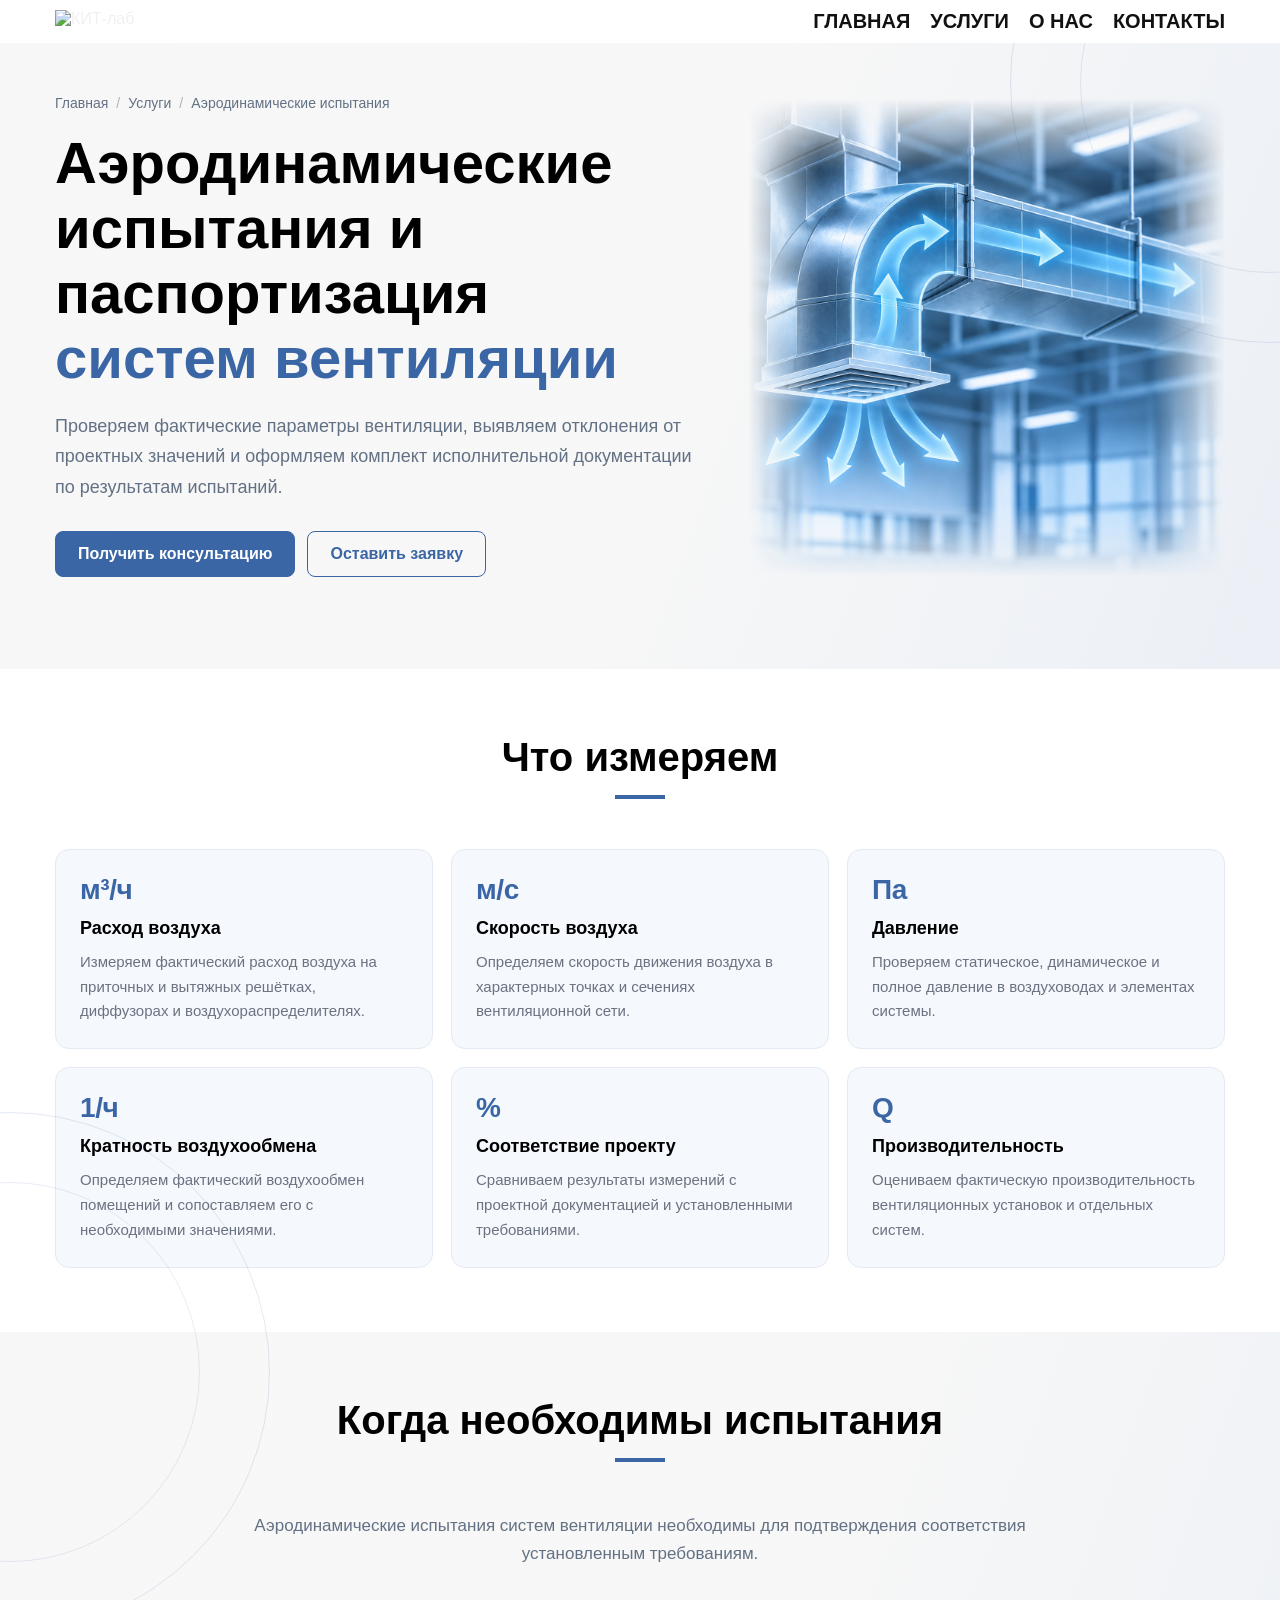
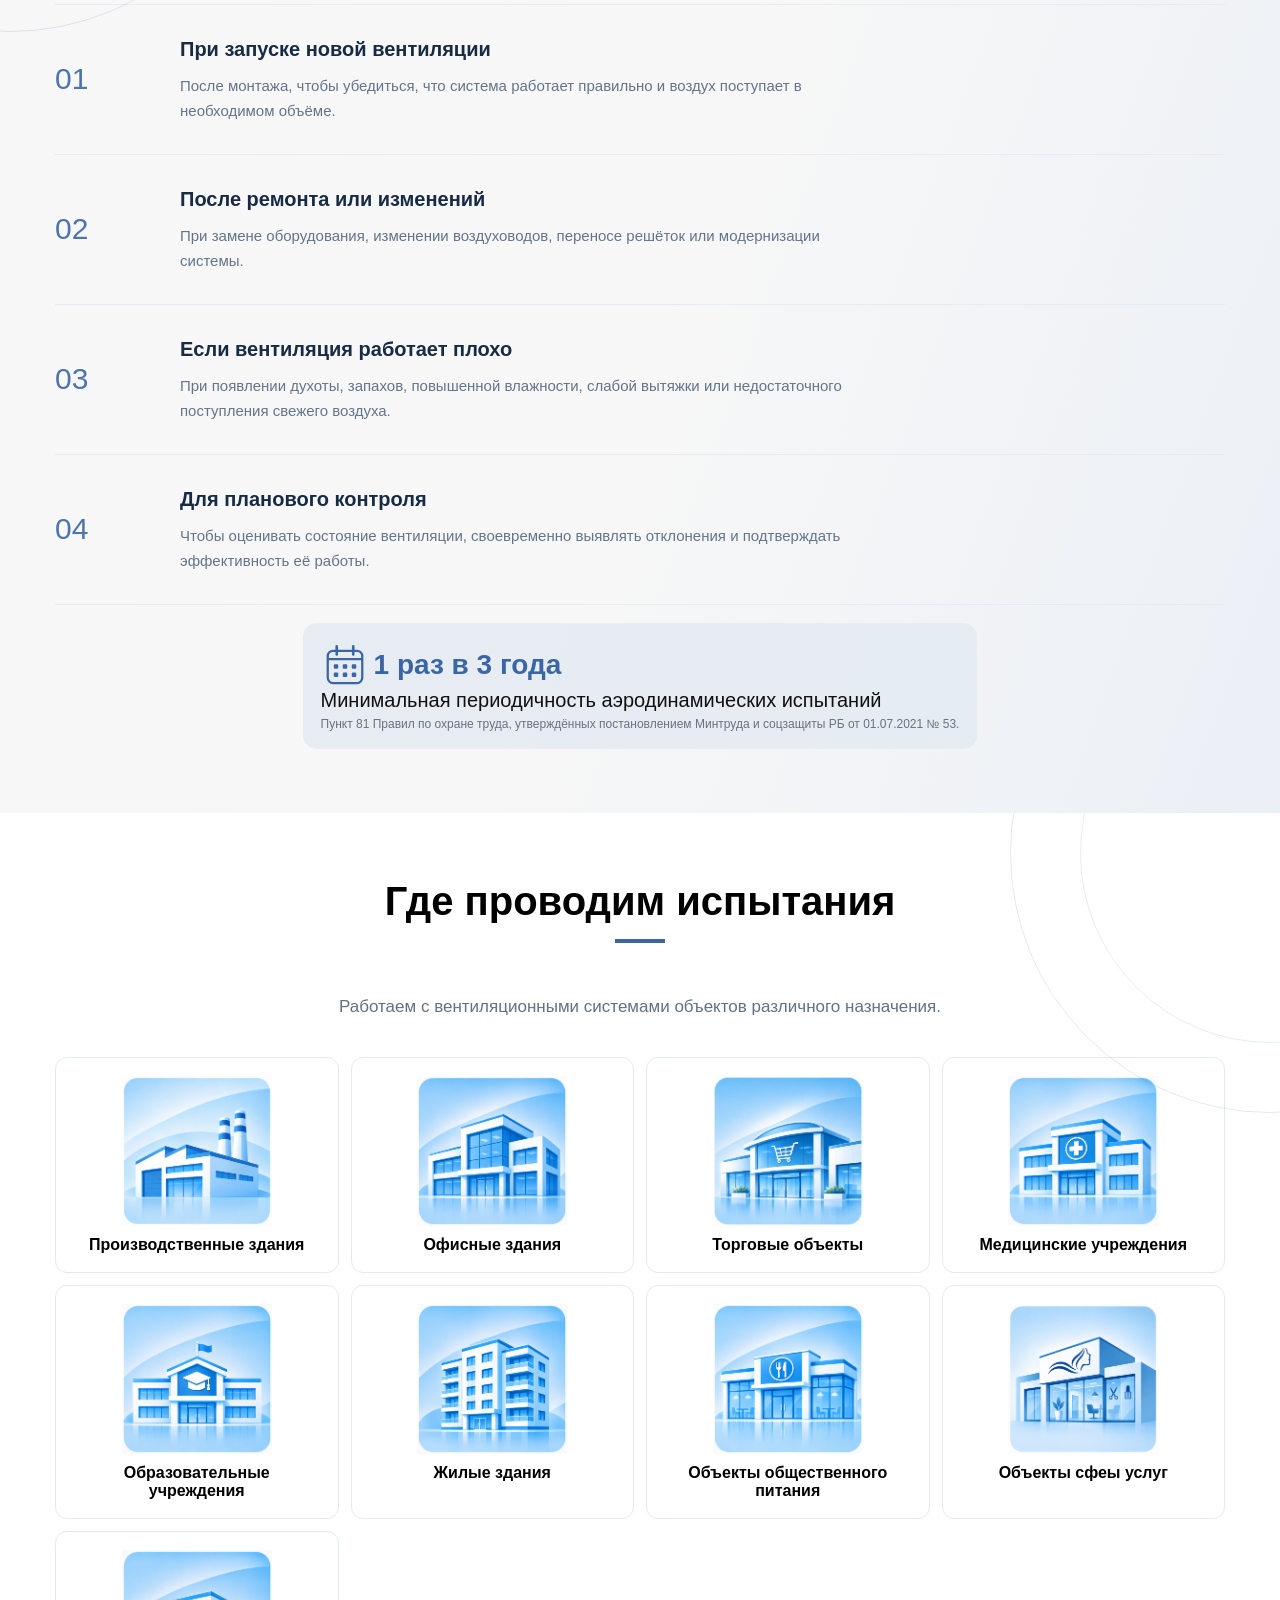
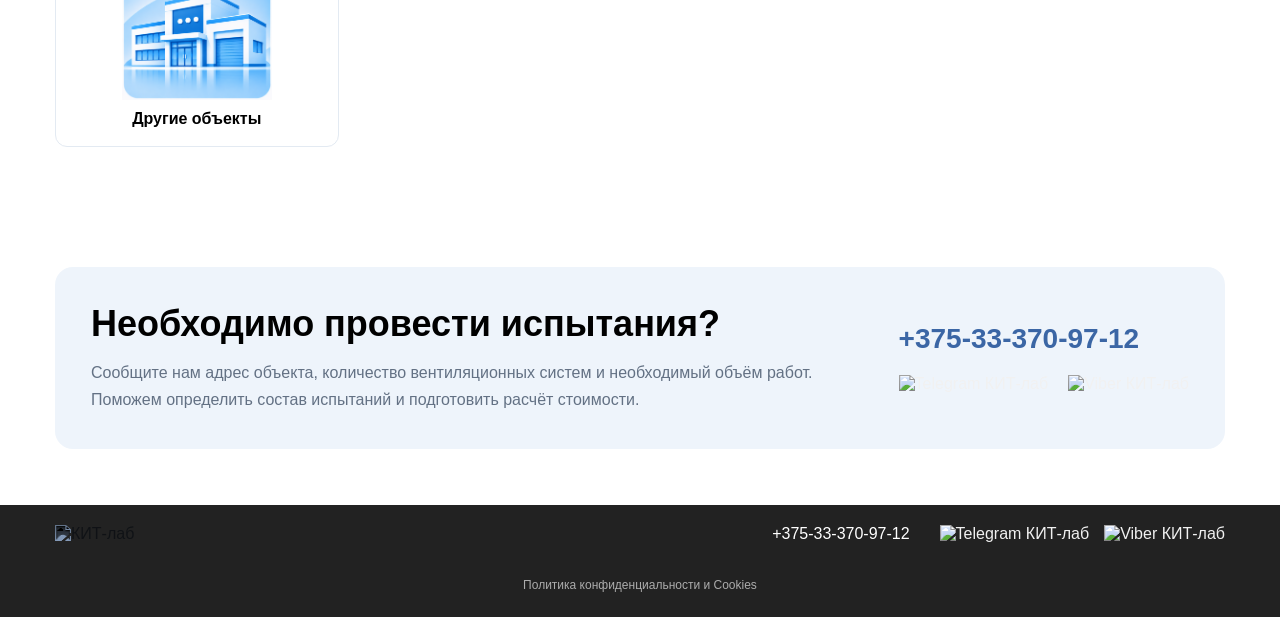
==== aerodinam.html @ 63db1692 "complete" ====
<!DOCTYPE html>
<html lang="ru">

<head>
	<meta charset="UTF-8">
	<meta name="viewport" content="width=device-width, initial-scale=1.0">

	<title>Аэродинамические испытания систем вентиляции | КИТ-лаб</title>

	<meta name="description"
		content="Аэродинамические испытания систем вентиляции в Могилёве и по Беларуси. Измерение расхода и скорости воздуха, давления, кратности воздухообмена, проверка производительности вентиляционных установок. Протоколы испытаний и паспорта систем вентиляции.">

	<link rel="icon" href="/favicon.ico" sizes="any">
	<link rel="icon" type="image/svg+xml" href="/favicon.svg">

	<link rel="canonical" href="https://kit-lab.by/aerodinamicheskie_ispytaniya.html">

	<link rel="preconnect" href="https://fonts.googleapis.com">
	<link rel="preconnect" href="https://fonts.gstatic.com" crossorigin>
	<link href="https://fonts.googleapis.com/css2?family=IBM+Plex+Serif:wght@300;400;500;600;700&display=swap"
		rel="stylesheet">

	<link rel="stylesheet" href="./css/style.css">
	<link rel="stylesheet" href="./css/services.css">

	<script type="application/ld+json">
	{
		"@context": "https://schema.org",
		"@type": "Service",
		"serviceType": "Аэродинамические испытания систем вентиляции",
		"provider": {
			"@type": "Organization",
			"name": "КИТ-лаб"
		},
		"url": "https://kit-lab.by/aerodinamicheskie_ispytaniya.html",
		"description": "Аэродинамические испытания приточных и вытяжных систем вентиляции и кондиционирования, измерение параметров воздушного потока, сравнение с проектными значениями, оформление протоколов испытаний и паспортов систем вентиляции."
	}
	</script>

</head>

<body>

	<header class="header header-bg">
		<div class="container">
			<div class="header-wrapper">

				<a href="index.html" class="header-logo">
					<img class="logo-img" src="./img/logo.png" alt="КИТ-лаб">
				</a>

				<button class="burger" id="burger" aria-label="Открыть меню">
					<span></span>
					<span></span>
					<span></span>
				</button>

				<nav class="menu" id="menu">
					<ul class="menu-list">
						<li class="menu-item">
							<a href="index.html" class="menulink">Главная</a>
						</li>
						<li class="menu-item">
							<a href="index.html#area" class="menulink">Услуги</a>
						</li>
						<li class="menu-item">
							<a href="index.html#about" class="menulink">О нас</a>
						</li>
						<li class="menu-item">
							<a href="index.html#contact" class="menulink">Контакты</a>
						</li>
					</ul>
				</nav>

			</div>
		</div>
	</header>


	<div class="wrap service-page">
		<main>
			<section class="service-hero">
				<div class="container">
					<div class="service-hero-grid">
						<div class="service-hero-content">

							<nav aria-label="breadcrumb" class="service-breadcrumb">
								<ol>
									<li><a href="index.html">Главная</a></li>
									<li><a href="index.html#area">Услуги</a></li>
									<li><span aria-current="page">Аэродинамические испытания</span></li>
								</ol>
							</nav>


							<h1 class="service-title">
								Аэродинамические испытания и паспортизация
								<span>систем вентиляции</span>
							</h1>

							<p class="service-description">
								Проверяем фактические параметры вентиляции, выявляем
								отклонения от проектных значений и оформляем комплект
								исполнительной документации по результатам испытаний.
							</p>

							<div class="service-actions">
								<a href="tel:+375333709712" class="service-button service-button-primary">
									Получить консультацию
								</a>
								<a href="/#contact" class="service-button service-button-secondary">
									Оставить заявку
								</a>
							</div>

						</div>


						<div class="service-visual">
							<img src="./img/servises/aerodinam.png" alt="">

						</div>

					</div>

				</div>

			</section>

			<section class="service-section" id="what-we-measure">

				<div class="container">

					<div class="section-header">

						<h2 class="section-title">
							Что измеряем
						</h2>
<span class="line"></span>
						<!-- <p class="section-description">
							Получаем фактические параметры работы вентиляционной системы
							и сравниваем их с проектными значениями.
						</p> -->

					</div>
					<div class="service-grid">

						<div class="service-card">

							<!-- <div class="service-card-icon">01</div> -->

							<div class="service-card-value">м³/ч</div>

							<h3 class="service-card-title">
								Расход воздуха
							</h3>

							<p class="service-card-text">
								Измеряем фактический расход воздуха на приточных
								и вытяжных решётках, диффузорах и воздухораспределителях.
							</p>

						</div>


						<div class="service-card">

							<!-- <div class="service-card-icon">02</div> -->

							<div class="service-card-value">м/с</div>

							<h3 class="service-card-title">
								Скорость воздуха
							</h3>

							<p class="service-card-text">
								Определяем скорость движения воздуха в характерных
								точках и сечениях вентиляционной сети.
							</p>

						</div>


						<div class="service-card">

							<!-- <div class="service-card-icon">03</div> -->

							<div class="service-card-value">Па</div>

							<h3 class="service-card-title">
								Давление
							</h3>

							<p class="service-card-text">
								Проверяем статическое, динамическое и полное давление
								в воздуховодах и элементах системы.
							</p>

						</div>


						<div class="service-card">
							<!-- 
							<div class="service-card-icon">04</div> -->

							<div class="service-card-value">1/ч</div>

							<h3 class="service-card-title">
								Кратность воздухообмена
							</h3>

							<p class="service-card-text">
								Определяем фактический воздухообмен помещений
								и сопоставляем его с необходимыми значениями.
							</p>

						</div>


						<div class="service-card">

							<!-- <div class="service-card-icon">05</div> -->

							<div class="service-card-value">%</div>

							<h3 class="service-card-title">
								Соответствие проекту
							</h3>

							<p class="service-card-text">
								Сравниваем результаты измерений с проектной
								документацией и установленными требованиями.
							</p>

						</div>


						<div class="service-card">
							<!-- 
							<div class="service-card-icon">06</div> -->

							<div class="service-card-value">Q</div>

							<h3 class="service-card-title">
								Производительность
							</h3>

							<p class="service-card-text">
								Оцениваем фактическую производительность
								вентиляционных установок и отдельных систем.
							</p>

						</div>

					</div>

				</div>

			</section>

			<section class="service-section section-when">

				<div class="container">

					<div class="section-header">

						<h2 class="section-title">
							Когда необходимы испытания
						</h2>
<span class="line"></span>
						<p class="section-description">
							Аэродинамические испытания систем вентиляции необходимы для подтверждения соответствия
							установленным требованиям.
						</p>

					</div>

					<div class="service-flex">


						<div class="vent-when-list">

							<div class="vent-when-item">
								<div class="vent-when-number">
									<span class="vent-number">01</span>
									<img src="/img/icons/whale1.png" class="vent-whale" alt="">
								</div>
								<div class="vent-when-content">
									<h3>При запуске новой вентиляции</h3>
									<p>
										После монтажа, чтобы убедиться, что система работает
										правильно и воздух поступает в необходимом объёме.
									</p>
								</div>
							</div>

							<div class="vent-when-item">
								<div class="vent-when-number">
									<span class="vent-number">02</span>
									<img src="/img/icons/whale1.png" class="vent-whale" alt="">
								</div>
								<div class="vent-when-content">
									<h3>После ремонта или изменений</h3>
									<p>
										При замене оборудования, изменении воздуховодов,
										переносе решёток или модернизации системы.
									</p>
								</div>
							</div>

							<div class="vent-when-item">
								<div class="vent-when-number">
									<span class="vent-number">03</span>
									<img src="/img/icons/whale1.png" class="vent-whale" alt="">
								</div>
								<div class="vent-when-content">
									<h3>Если вентиляция работает плохо</h3>
									<p>
										При появлении духоты, запахов, повышенной влажности,
										слабой вытяжки или недостаточного поступления свежего воздуха.
									</p>
								</div>
							</div>

							<div class="vent-when-item">
								<div class="vent-when-number">
									<span class="vent-number">04</span>
									<img src="/img/icons/whale1.png" class="vent-whale" alt="">
								</div>
								<div class="vent-when-content">
									<h3>Для планового контроля</h3>
									<p>
										Чтобы оценивать состояние вентиляции, своевременно
										выявлять отклонения и подтверждать эффективность её работы.
									</p>
								</div>
							</div>

						</div>

						<div class="service-time">
							<div class="service-time-title">
								<svg class="time-icon" width="48" height="48" viewBox="0 0 64 64" fill="none"
									xmlns="http://www.w3.org/2000/svg">
									<rect x="9" y="13" width="46" height="43" rx="7" stroke="#3B66A5" stroke-width="3" />
									<path d="M9 24H55" stroke="#3B66A5" stroke-width="3" />
									<path d="M21 7V18M43 7V18" stroke="#3B66A5" stroke-width="3.5" stroke-linecap="round" />
									<g fill="#3B66A5">
										<rect x="17" y="31" width="6" height="6" rx="1.5" />
										<rect x="29" y="31" width="6" height="6" rx="1.5" />
										<rect x="41" y="31" width="6" height="6" rx="1.5" />
										<rect x="17" y="42" width="6" height="6" rx="1.5" />
										<rect x="29" y="42" width="6" height="6" rx="1.5" />
										<rect x="41" y="42" width="6" height="6" rx="1.5" />
									</g>
								</svg>
								<h3>
									1 раз в 3 года
								</h3>
							</div>
							<p class="service-time-text">
								Минимальная периодичность аэродинамических испытаний
							</p>
							<p class="service-time-subtext">Пункт 81 Правил по охране труда, утверждённых постановлением
								Минтруда и соцзащиты РБ от 01.07.2021 № 53.</p>
						</div>
					</div>


				</div>

	</section>

	<section class="service-section service-where">

		<div class="container">

			<div class="section-header">

				<h2 class="section-title">
					Где проводим испытания
				</h2>
<span class="line"></span>
				<p class="section-description">
					Работаем с вентиляционными системами объектов
					различного назначения.
				</p>

			</div>


			<div class="objects-grid">

				<div class="object-card">
					<img class="object-card-img" src="./img/servises/industrial.png"
						alt="производственные и промышленные здания">
					<h3>
						Производственные здания
					</h3>
				</div>

				<div class="object-card">
					<img class="object-card-img" src="./img/servises/office.png" alt="Офисные здания">
					<h3>
						Офисные здания
					</h3>
				</div>

				<div class="object-card">
					<img class="object-card-img" src="./img/servises/store.png" alt="Торговые объекты">
					<h3>
						Торговые объекты
					</h3>
				</div>

				<div class="object-card">
					<img class="object-card-img" src="./img/servises/medic.png" alt="Медицинские учреждения">
					<h3>
						Медицинские учреждения
					</h3>
				</div>

				<div class="object-card">
					<img class="object-card-img" src="./img/servises/aducation.png" alt="Образовательные учреждения">
					<h3>
						Образовательные учреждения
					</h3>
				</div>

				<div class="object-card">
					<img class="object-card-img" src="./img/servises/home.png" alt="Жилые здания">
					<h3>
						Жилые здания
					</h3>
				</div>

				<div class="object-card">
					<img class="object-card-img" src="./img/servises/food.png" alt="Объекты общественного питания">
					<h3>
						Объекты общественного питания
					</h3>
				</div>

				<div class="object-card">
					<img class="object-card-img" src="./img/servises/beauty.png"
						alt="производственные и промышленные здания">
					<h3>
						Объекты сфеы услуг
					</h3>
				</div>

				<div class="object-card">
					<img class="object-card-img" src="./img/servises/other.png" alt="other">
					<h3>
						Другие объекты
					</h3>
				</div>

			</div>

		</div>

	</section>

	<section class="service-cta" id="contact">

		<div class="container">

			<div class="service-cta-wrapper">

				<div class="service-cta-content">

					<h2 class="service-cta-title">
						Необходимо провести испытания?
					</h2>
					<p class="service-cta-text">
						Сообщите нам адрес объекта, количество вентиляционных
						систем и необходимый объём работ. Поможем определить
						состав испытаний и подготовить расчёт стоимости.
					</p>

				</div>
				<div class="service-cta-contact">
					<a href="tel:+375333709712" class="service-cta-phone">
						+375-33-370-97-12
					</a>
					<div class="service-sotial">

						<a href="https://t.me/KIT_lab" target="_blank" rel="noopener noreferrer">

							<img class="sotial-img" src="./img/icons/telegramm.svg" alt="Telegram КИТ-лаб">

						</a>

						<a href="viber://chat?number=+375445695688" target="_blank">

							<img class="sotial-img" src="./img/icons/viber.svg" alt="Viber КИТ-лаб">

						</a>

					</div>
				</div>

			</div>

		</div>

	</section>

	</main>

	</div>


	<footer class="footer">

		<div class="container">

			<div class="footer-wrapper">

				<div class="logo-wrap">

					<a href="index.html">
						<img class="footer-logo" src="./img/logo-header.svg" alt="КИТ-лаб">
					</a>

				</div>


				<div class="footer-contact">

					<a class="footer-tel" href="tel:+375333709712">
						+375-33-370-97-12
					</a>

					<div class="sotial">

						<a href="https://t.me/KIT_lab" target="_blank" rel="noopener noreferrer">

							<img class="sotial-img" src="./img/icons/telegramm.svg" alt="Telegram КИТ-лаб">

						</a>

						<a href="viber://chat?number=+375445695688" target="_blank">

							<img class="sotial-img" src="./img/icons/viber.svg" alt="Viber КИТ-лаб">

						</a>

					</div>

				</div>

			</div>


			<a class="policy-privacy" href="privacy-policy.html">
				Политика конфиденциальности и Cookies
			</a>

		</div>

	</footer>


	<script src="./js/main.js"></script>

</body>

</html>
---- css/style.css ----
*,
*::before,
*::after {
	margin: 0;
	padding: 0;
	box-sizing: border-box;
}

a {
	text-decoration: none;
	color: #f1f1f1;
}
a:hover {
	text-decoration: none;
}
a:visited {
	text-decoration: none;
}
ul,
ol {
	list-style: none;
}
button {
	border: none;
	background-color: transparent;
	cursor: pointer;
	transition: 0.2s;
}

:root {
	--font-fam: "Roboto";
	--txt-color: #6b7280;
	--bg-color: #f7f7f7;
	--title-color: #010d28;
	--primary-color: #3b66a5;
	--dark-blue-color: #3d5990;
}

html {
	scroll-behavior: smooth;
}
body {
	font-family: var(--font-fam), sans-serif;
	width: 100%;
}
.no-scroll {
	overflow: hidden;
}
section {
	padding: 100px 0;
}

/* Главная */

/* секция1 и хедер */
.header-hero {
	min-height: 100svh;
	display: flex;
	flex-direction: column;
	position: relative;
	overflow: hidden;
	padding: 20px 0;
}

.container {
	max-width: 1200px;
	width: 100%;
	padding: 0px 15px;
	margin: 0 auto;
}

.header {
	width: 100%;
}

.header-wrapper {
	display: flex;
	justify-content: space-between;
	flex-wrap: wrap;
	padding: 10px 0px;
	width: 100%;
}
.logo-img {
	max-width: 200px;
	width: 100%;
}
.menu {
	align-self: center;
}
.menu-list {
	display: flex;
	gap: 20px;
	justify-content: center;
}
.menu-item {
	align-self: center;
	text-transform: uppercase;
	transition: 0.2s all ease-out;
	font-weight: 600;
	font-size: 20px;
}
.menu-item:hover {
	transform: translateY(-2px);
}

.link-main {
	color: #000000;
}
.link-main:hover {
	color: var(--primary-color);
}
/* burger */
.burger {
	display: none;
	flex-direction: column;
	gap: 6px;
	background: none;
	border: none;
	cursor: pointer;
	align-self: center;
}

.burger span {
	width: 25px;
	height: 3px;
	background: rgb(0, 0, 0);
	transition: 0.3s;
}

/* секция 1 */
.hero {
	flex-grow: 1;
	align-content: center;
	padding: 50px 0;
}
.hero-flex {
	display: flex;
	gap: 20px;
}
.hero-flex img {
	max-width: 400px;
	width: 100%;
}
.hero-wrapper {
	display: flex;
	flex-direction: column;
	gap: 30px;
	height: 100%;
}

.hero-title {
	font-size: clamp(28px, 5vw, 38px);
	color: var(--title-color);
	text-shadow: var(--txt-color);
	margin-bottom: 20px;
}
.hero-text {
	font-size: clamp(16px, 2vw, 22px);
	font-weight: 300;
	line-height: 125%;
	color: rgb(7, 25, 40);
	margin-bottom: 30px;
}

.btn-block {
	display: flex;
	gap: 20px;
}
.hero-button {
	background-color: #ffffff;
	padding: 15px 15px;
	border: 2px solid var(--primary-color);
	border-radius: 7px;
	font-size: 16px;
	font-weight: 600;
	text-transform: uppercase;
	color: var(--primary-color);
	margin-bottom: 20px;
	transition: all 0.2s ease-in;
	font-family: var(--font-fam);
	text-align: center;
}
.hero-button:hover {
	scale: 0.95;
}
.btn_color {
	background-color: var(--primary-color);
	color: #ffffff;
}

.wrap {
	display: flex;
	flex-direction: column;
}
main {
	flex: 1 0 auto;
}
.modal-wrapper {
	display: flex;
	position: fixed;
	inset: 0;
	z-index: 10000;
	padding: 40px 0;
	cursor: pointer;
	overflow-y: auto;
	overflow-x: hidden;
	opacity: 0;
	visibility: hidden;
}
.modal-wrapper--open {
	opacity: 1;
	visibility: visible;
}
.modal {
	position: relative;
	display: flex;
	flex-direction: column;
	gap: 16px;
	max-width: 542px;
	margin: auto;
	border: 1px solid #3b65a5a6;
	border-radius: 32px;
	backdrop-filter: blur(32px);
	box-shadow: 8px 20px 16px 17px rgba(0, 0, 0, 0.35);
	background: rgb(255 255 255 / 91%);
	cursor: default;
	padding: 40px 30px;
}
.modal__close {
	position: absolute;
	right: 20px;
	top: 20px;
	display: flex;
	align-items: center;
	justify-content: center;
	/* border: 1px solid rgba(5, 5, 5, 0.203); */
	border-radius: 100px;
	width: 36px;
	height: 36px;
	color: #000000;
	background: rgba(5, 5, 5, 0.203);
	cursor: pointer;
	transition:
		background 0.3s,
		color 0.3s;
}

.modal__close svg {
	display: block;
	width: 20px;
	height: 20px;
	stroke: currentColor;
}

.modal__close:hover {
	color: #ffffff;
	background: var(--primary-color);
}
.modal__btns {
	display: flex;
	gap: 12px;
}

.modal__btn {
	display: inline-flex;
	align-items: center;
	justify-content: center;
	border: none;
	flex: 1;
	border-radius: 6px;
	padding: 16px;
	font-family: inherit;
	font-weight: 700;
	font-size: 16px;
	line-height: 120%;
	color: #fff;
	cursor: pointer;
	background: var(--primary-color);
	transition:
		background 0.3s,
		color 0.3s;
	text-transform: uppercase;
}

.modal__btn:hover {
	color: #ffffff;
	background: #3b65a5a6;
}
.modal__title {
	text-align: center;
	margin: 20px 0;
}
.modal__card {
	display: flex;
	justify-content: center;
	gap: 20px;
}
.modal__card a {
	transition: transform 0.3s ease-in-out;
}
.modal__card a:hover {
	transform: translateY(-2px);
}
.modal__container {
	display: flex;
	flex-direction: column;
	gap: 2px;
}
.modal__tel {
	color: #000000;
	transition: color 0.3s ease-in;
}
.modal__tel:hover {
	color: var(--primary-color);
}

/* секция о нас */
.about {
	position: relative;
	overflow: hidden;
}
.about::before {
	content: "";
	position: absolute;
	width: 520px;
	height: 520px;
	right: -250px;
	top: -280px;
	border: 1px solid rgba(27, 80, 160, 0.753);
	border-radius: 50%;
}

.about::after {
	content: "";
	position: absolute;
	width: 380px;
	height: 380px;
	right: -180px;
	top: -200px;
	border: 1px solid rgba(27, 72, 140, 0.389);
	border-radius: 50%;
}

.about-wrap {
	display: flex;
	flex-direction: column;
	justify-content: space-between;
	gap: 20px;
}
.about-info {
	text-align: center;
}
.about-text {
	font-size: 18px;
	color: var(--txt-color);
}
/*общий для секций title*/
.title {
	text-align: center;
	text-transform: uppercase;
	line-height: 140%;
	font-weight: 800;
	margin-bottom: 10px;
}
.line {
	display: block;
	max-width: 50px;
	width: 100%;
	height: 4px;
	background-color: var(--primary-color);
	margin: 0 auto;
	margin-bottom: 50px;
}

.about-info > p {
	margin-bottom: 20px;
}
.about-img {
	max-width: 400px;
	width: 100%;
	object-fit: cover;
	flex-basis: auto;
	flex-shrink: 0;
	border-radius: 15px;
}

/* секция наши направления*/
.area {
	position: relative;
	overflow: hidden;
	background: linear-gradient(
		110deg,
		rgba(247, 247, 247, 0.98) 0%,
		rgba(247, 247, 247, 0.94) 52%,
		rgba(59, 102, 165, 0.1) 100%
	);
}
.area::before {
	content: "";
	position: absolute;
	width: 520px;
	height: 520px;
	left: -250px;
	top: -280px;
	border: 1px solid rgba(27, 80, 160, 0.753);
	border-radius: 50%;
}

.area::after {
	content: "";
	position: absolute;
	width: 380px;
	height: 380px;
	left: -180px;
	top: -200px;
	border: 1px solid rgba(27, 72, 140, 0.389);
	border-radius: 50%;
}

.card-wrapper {
	display: grid;
	grid-template-columns: repeat(2, 1fr);
	grid-auto-rows: 1fr;
	gap: 25px;
}
.card-link {
	display: flex;
	flex: 1;
}
.card {
	display: flex;
	flex-direction: row-reverse;
	flex: 1;
	gap: 25px;
	padding: 20px;
	border: 2px solid var(--primary-color);
	border-radius: 18px;
	box-shadow: 14px 17px 31px 1px rgba(17, 48, 73, 0.132);
	transition: 0.2s all ease-in-out;
	position: relative;
	color: var(--title-color);
}
.card:hover {
	background-color: var(--primary-color);
	color: #ffff;
	box-shadow: 14px 17px 31px 1px rgba(17, 48, 73, 0.69);
	transform: translateY(-2px);
}

.card::before {
	content: "";
	background-image: url(../img/icons/whale1.png);
	width: 60px;
	height: 60px;
	background-repeat: no-repeat;
	background-position: center;
	background-size: contain;
	position: absolute;
	top: 80%;
	right: 0;
	opacity: 0;
	transition: 0.5s all ease-in-out;
}
.card:hover::before {
	opacity: 1;
	transform: translate(-50%, -60%);
}
.card-img {
	max-width: 60px;

	width: 100%;
	filter: invert(0.8) sepia(1) saturate(5) hue-rotate(175deg);
	transition: 0.15s all ease-in-out;
	align-self: flex-end;
}

.card:hover .card-img {
	filter: invert(0);
}
.card-info {
	display: flex;
	flex-direction: column;
}
.card-title {
	margin-bottom: 10px;
	font-size: 24px;
}
.card-text {
	flex-grow: 1;
	flex-shrink: 1;
	margin-bottom: 30px;
}

.box-wrap {
	display: grid;
	grid-template-columns: 1fr 1fr;
	grid-template-rows: 1fr 1fr;
}

.why-box {
	padding: 10px;
	background-color: inherit;
	flex-grow: 1;
	flex-basis: 0;
	display: flex;
	flex-direction: column;
	align-items: center;
}
.why-box h3 {
	font-size: 18px;
	font-weight: 600;
	line-height: 150%;
	text-align: center;
	margin-bottom: 10px;
}
.why-box p {
	font-size: 16px;
	text-align: center;
	color: var(--txt-color);
}
.why-img {
	width: 200px;
	margin-bottom: 10px;
}

/* секция контакт */
.contact {
	position: relative;
	overflow: hidden;
	background: linear-gradient(
		110deg,
		rgba(247, 247, 247, 0.98) 0%,
		rgba(247, 247, 247, 0.94) 52%,
		rgba(59, 102, 165, 0.1) 100%
	);
}
.contact::before {
	content: "";
	position: absolute;
	width: 520px;
	height: 520px;
	left: -250px;
	top: -280px;
	border: 1px solid rgba(27, 80, 160, 0.753);
	border-radius: 50%;
}

.contact::after {
	content: "";
	position: absolute;
	width: 380px;
	height: 380px;
	left: -180px;
	top: -200px;
	border: 1px solid rgba(27, 72, 140, 0.389);
	border-radius: 50%;
}

.contact-wrapper {
	display: flex;
	flex-direction: column;
	justify-content: space-between;
	gap: 15px;
}

.contact-list-flex {
	display: flex;
	gap: 15px;
}
.contact-list li {
	margin-bottom: 10px;
}
.cont-link {
	color: var(--primary-color);
}
.cont-link:hover {
	color: #3b6bb3;
}
.contact-info {
	display: flex;
	justify-content: space-between;
	gap: 15px;
}
.contact-form {
	min-width: 450px;
}
.contact-form form {
	display: flex;
	flex-direction: column;
	width: 100%;
	gap: 20px;
}

textarea {
	width: 100%;
	min-height: 80px;
	resize: none;
}
input,
textarea {
	width: 100%;
	border: 1px solid var(--primary-color);
	border-radius: 4px;
	padding: 14px 15px;
}
input,
textarea,
label,
legend,
.btn-form {
	font-weight: 400;
	font-size: 16px;
	line-height: 140%;
	color: #0a0a0b;
	font-family: inherit;
}
input::placeholder,
textarea::placeholder {
	/* font-weight: 400;
	font-size: 16px;
	line-height: 140%; */
	color: #95a1bb;
	/* font-family: inherit; */
}
legend {
	text-transform: capitalize;
}
.checkbox-input {
	appearance: none;
	width: 15px;
	height: 15px;
	border: 1px solid var(--primary-color);
	border-radius: 2px;
	background-color: #fff;
	cursor: pointer;
	transition:
		color 0.1s ease-in-out,
		background-color 0.1s ease-in-out,
		border-color 0.1s ease-in-out,
		box-shadow 0.1s ease-in-out;
	margin: 0;
	padding: 0;
}
.checkbox-input:checked {
	background-color: var(--primary-color);
	border-color: var(--primary-color);
	background-image: url("[data-uri]");
	background-repeat: no-repeat;
	background-position: center;
}
/* Эффект нажатия */
.checkbox-input:active {
	filter: brightness(90%);
}

/* Смена цвета границы при наведении */
.checkbox-input:hover:not(:disabled) {
	background-color: #e3e3e3;
}

.btn-form {
	width: 100%;
	background-color: var(--primary-color);
	color: #fff;
	text-transform: uppercase;
	padding: 10px 10px;
	transition: all 0.2s ease-in-out;
	border-radius: 4px;
}
.btn-form:hover {
	background-color: var(--txt-color);
	transform: translateY(-3px);
}

/* секция «Статьи и полезные материалы» */
.useful-materials {
	background-color: var(--bg-color);
}
.news-card-wrapper {
	display: grid;
	grid-template-columns: repeat(3, minmax(0, 1fr));
	gap: 24px;
}
.news-card {
	display: flex;
	flex-direction: column;
	padding: 14px;
	background: #fff;
	border: 1px solid #e3eaf2;
	border-radius: 14px;
	color: inherit;
	text-decoration: none;
	transition:
		transform 0.25s ease,
		box-shadow 0.25s ease;
}
.news-card:hover {
	transform: translateY(-4px);
	box-shadow: 0 12px 30px rgba(59, 102, 165, 0.12);
}
.news-img {
	width: 100%;
	height: 200px;
	object-fit: cover;
	border-radius: 10px;
	margin-bottom: 16px;
}
.new-info {
	flex-grow: 1;
	display: flex;
	flex-direction: column;
	gap: 10px;
	margin-bottom: 14px;
}
.news-title {
	font-size: 19px;
	line-height: 1.35;
	font-weight: 600;
	color: var(--title-color);
}
.news-text {
	display: -webkit-box;
	line-clamp: 3;
	-webkit-box-orient: vertical;
	overflow: hidden;
	color: var(--txt-color);
	font-size: 15px;
	line-height: 1.6;
}
.news-link {
	align-self: flex-start;
	color: var(--primary-color);
	font-weight: 600;
	font-size: 15px;
}
.news-link::after {
	content: " \2192";
	transition: margin-left 0.2s ease;
}
.news-card:hover .news-link::after {
	margin-left: 4px;
}
.article .article-img--wide {
	max-width: 100%;
	object-fit: cover;
	width: 100%;
	max-height: 420px;
	margin-bottom: 20px;
}
.article__title {
	line-height: 1.25;
}
.article .article__button {
	align-self: flex-start;
}
.article__list {
	list-style: none;
	margin: 0 0 15px;
	padding: 0;
}
@media (max-width: 900px) {
	.news-card-wrapper {
		grid-template-columns: repeat(2, minmax(0, 1fr));
	}
	.hero-flex {
		display: flex;
		flex-direction: column;
		gap: 20px;
	}
	.hero-flex img {
		max-width: 400px;
		width: 100%;
		align-self: center;
	}
}
@media (max-width: 600px) {
	.news-card-wrapper {
		grid-template-columns: 1fr;
	}
	.article__title {
		font-size: 26px;
	}
	.article__text {
		font-size: 17px;
	}
	.article__list-item {
		font-size: 16px;
	}
	.article__text-subtitle {
		font-size: 19px;
	}
}

#scrollTopBtn {
	position: fixed;
	bottom: 10px;
	right: 10px;
	z-index: 1000;
	display: none;
	width: 30px;
	height: 30px;
	background: url(../img/icons/Arrow-down.svg);
	transform: rotate(180deg);
	background-repeat: no-repeat;
	background-position: center;
	background-size: cover;
	filter: invert(0.8) sepia(0.1) saturate(5) hue-rotate(170deg);
	font-size: 20px;
	cursor: pointer;
	transition: all 0.1s ease;
}

#scrollTopBtn:hover {
	filter: invert(0.6) sepia(0.1) saturate(5) hue-rotate(175deg);
}

footer {
	background-color: #222;
	flex: 0 0 auto;
	padding: 10px 0px;
}
.footer-wrapper {
	display: flex;
	justify-content: space-between;
	margin-bottom: 10px;
	align-items: center;
	padding: 10px 0;
	flex-wrap: wrap;
}
.logo-wrap {
	display: flex;
	flex-direction: column;
}

.footer-logo {
	max-width: 120px;
	filter: invert(1) sepia(1) saturate(1) hue-rotate(175deg);
	transition: all ease-in-out 0.3s;
}
.footer-logo:hover {
	filter: invert(0.3) sepia(0.6) saturate(5) hue-rotate(170deg);
}
.footer-contact {
	display: flex;
	gap: 30px;
}
.footer-tel {
	display: flex;
	align-self: center;
	color: #ffff;
	text-decoration: none;
	/* font-size: clamp(16px, 1vw, 20px); */
	transition: all ease-in-out 0.3s;
	font-size: 16px;
}
.footer-tel:hover {
	color: var(--primary-color);
	transform: translateY(-3px);
}
.sotial {
	display: flex;
	gap: 15px;
}
.sotial a {
	transition: all 0.3s ease-in-out;
}
.sotial a:hover {
	transform: translateY(-3px);
}
.sotial-img {
	width: 30px;
}
.policy-privacy {
	padding: 15px 0;
	display: block;
	text-align: center;
	color: #acacac;
	font-size: 12px;
	transition: all 0.3s ease-in;
}
.policy-privacy:hover {
	color: #ffffff;
}

/* ___главная */

/* политика приватности */
.privacy-wrapper h1 {
	margin: 25px 0;
}
.privacy-wrapper p {
	text-indent: 20px;
	margin-bottom: 20px;
}
.privacy-wrapper h2 {
	text-align: center;
	margin-bottom: 20px;
}
.privacy-wrapper ul {
	list-style: circle;
	margin-left: 50px;
	margin-bottom: 20px;
}
.aftor-box {
	display: flex;
}
.aftor {
	font-size: 8px;
}
/* _____политика приватности */

/* cookie ____*/
.cookie-banner {
	position: fixed;
	bottom: 20px;
	left: 20px;
	right: 20px;
	display: none;
	align-items: center;
	justify-content: space-between;
	gap: 20px;

	padding: 15px 20px;

	background: #1f1f1f;
	color: #fff;

	border-radius: 12px;

	z-index: 1000;
}

.cookie-banner a {
	color: #fff;
	text-decoration: underline;
}

.cookie-btn {
	padding: 8px 16px;
	border: none;
	cursor: pointer;
	border-radius: 6px;
	color: #ffffff;
}
/* _____ cookie*/

/* адаптив для планшетов */
@media screen and (max-width: 800px) {
	.burger {
		display: flex;
	}
	.menu {
		position: absolute;
		top: 100px;
		left: 0;
		backdrop-filter: blur(10px);
		/* height: 100vh; */
		height: calc(100vh - 10px);
		width: 100%;
		transform: translateY(-100%);
		transition: transform 0.3s ease;
		align-content: center;
		text-align: center;
		opacity: 0;
		visibility: hidden;
		z-index: 100;
	}
	.link-main {
		color: #1f1d1d;
		font-size: 29px;
	}
	.link-main:visited {
		color: #1f1d1d;
	}
	.menu-list {
		flex-direction: column;
		padding: 20px;
		color: #ebebeb;
	}

	.menu.active {
		transform: translateY(0);
		opacity: 1;
		visibility: visible;
	}
	.no-scroll {
		overflow: hidden;
		height: 100%;
	}
	/* Анимация бургера */
	.burger.active span:nth-child(1) {
		transform: rotate(45deg) translate(8px, 5px);
	}

	.burger.active span:nth-child(2) {
		opacity: 0;
	}

	.burger.active span:nth-child(3) {
		transform: rotate(-45deg) translate(8px, -5px);
	}

	.header-hero {
		background-attachment: unset;
	}
}
@media screen and (max-width: 768px) {
	/* .burger {
    display: flex;
  }
  .menu {
    position: absolute;
    top: 80px;
	 left: 0;
	backdrop-filter: blur(10px);
	height: calc(100vh - 10px);
	width: 100%;
    transform: translateY(-100%);
    transition: transform 0.3s ease;
	align-content: center;
	text-align: center;
	opacity: 0;
	visibility: hidden;
	z-index: 100;
  }
   .link-main{
	 color: #1f1d1d;
        font-size: 29px;
  }
  .link-main:visited {
	 color: #1f1d1d;
  }
  .menu-list {
    flex-direction: column;
    padding: 20px;
	color: #ebebeb;
  }
 
  .menu.active {
    transform: translateY(0);
	 opacity: 1;
	 visibility: visible;
  }
  .no-scroll {
	 overflow: hidden;
  height: 100%; 
  } */
	/* Анимация бургера */
	/* .burger.active span:nth-child(1) {
    transform: rotate(45deg) translate(8px, 5px);
  }

  .burger.active span:nth-child(2) {
    opacity: 0;
  }

  .burger.active span:nth-child(3) {
    transform: rotate(-45deg) translate(8px, -5px);
  }


	.header-hero {
	background-attachment: unset;
	} */
	.card-wrapper {
		grid-template-columns: 1fr;
	}
	.about-wrapper {
		flex-direction: column;
	}
	.about-img {
		align-self: center;
	}

	.contact-info {
		text-align: center;
		flex-direction: column;
	}
	.contact-wrapper {
		flex-direction: column;
	}
	.contact-form {
		align-self: center;
	}
	.contact-list-flex {
		justify-content: center;
	}

	.sotial {
		align-self: center;
	}
	/* страница новостей	 */
	.article__title {
		font-size: 28px;
	}
	.article .img-box {
		align-self: center;
		flex-direction: column;
		gap: 24px;
	}
	.article-img {
		align-self: center;
		width: 100%;
	}
	.article__button {
		align-self: center;
	}
	.stoty-wrap {
		grid-template-columns: repeat(2, 1fr);
	}

	/* cookie */
	.cookie-banner {
		flex-direction: column;
		align-items: flex-start;
	}

	.cookie-btn {
		width: 100%;
	}
}
/* адаптив телефон */
@media screen and (max-width: 576px) {
	.card::before {
		display: none;
	}
	.about-wrap {
		flex-direction: column;
		gap: 20px;
	}
	.box-wrap {
		grid-template-columns: 1fr;
	}
	.footer-contact {
		flex-direction: column;
		gap: 10px;
	}
	.stoty-wrap {
		grid-template-columns: repeat(1, 1fr);
	}
	.story-box:first-child {
		grid-column: auto;
	}
	.stoty-wrap:nth-child(2) {
		grid-column: auto;
		grid-row: auto;
	}
	.article__header {
		text-align: center;
	}
}
@media screen and (max-width: 370px) {
	.footer-wrapper {
		flex-direction: column;
	}
}
---- css/services.css ----
.menulink {
	transition: 0.3s all ease-in-out;
	color: #111;
}
.menulink:visited{
	color: #222222;
}
.menulink:hover {
	color: var(--primary-color);
}

.service-page {
	--service-accent: #3b66a5;
	--service-accent-dark: #284d83;
	--service-soft: #eef4fb;
	--service-text: #202a36;
	--service-muted: #637184;
}
.service-breadcrumb {
	padding: 20px 0;
	font-size: 14px;
	color: var(--service-muted);
}
.service-breadcrumb ol {
	display: flex;
	flex-wrap: wrap;
	gap: 8px;
	list-style: none;
	margin: 0;
	padding: 0;
}
.service-breadcrumb li + li:before {
	content: "/";
	margin-right: 8px;
	opacity: 0.5;
}
.service-breadcrumb a {
	color: inherit;
	text-decoration: none;
}
.service-hero {
	position: relative;
	overflow: hidden;
	padding: 32px 0 64px;
	background:
				linear-gradient(110deg,
					rgba(247, 247, 247, 0.98) 0%,
					rgba(247, 247, 247, 0.94) 52%,
					rgba(59, 102, 165, 0.10) 100%);
}

		.service-hero::before {
			content: "";
			position: absolute;
			width: 520px;
			height: 520px;
			right: -250px;
			top: -220px;
			border: 1px solid rgba(59, 102, 165, 0.14);
			border-radius: 50%;
		}

		.service-hero::after {
			content: "";
			position: absolute;
			width: 380px;
			height: 380px;
			right: -180px;
			top: -150px;
			border: 1px solid rgba(59, 102, 165, 0.12);
			border-radius: 50%;
		}

.service-hero-grid {
	display: grid;
	grid-template-columns: minmax(0, 1.15fr) minmax(280px, 0.85fr);
	gap: 48px;
	align-items: center;
}
.service-hero-content {
	max-width: 760px;
}

.service-title {
	margin: 0 0 20px;
	font-size: clamp(34px, 5vw, 58px);
	line-height: 1.12;
	font-weight: 600;
}
.service-title span {
	display: block;
	color: var(--service-accent);
}
.service-description {
	max-width: 680px;
	color: var(--service-muted);
	font-size: 18px;
	line-height: 1.7;
	margin: 0 0 28px;
}
.service-actions {
	display: flex;
	flex-wrap: wrap;
	gap: 12px;
	margin-bottom: 28px;
}
.service-button {
	display: inline-flex;
	justify-content: center;
	align-items: center;
	padding: 13px 22px;
	border-radius: 8px;
	font-weight: 600;
	text-decoration: none;
	transition: 0.2s;
}
.service-button-primary {
	color: #fff;
	background: var(--service-accent);
	border: 1px solid var(--service-accent);
}
.service-button-primary:hover {
	background: var(--service-accent-dark);
}
.service-button-secondary {
	color: var(--service-accent);
	border: 1px solid var(--service-accent);
	background: transparent;
}

.service-visual img {
	   width: 100%;
    height: 100%;
    object-fit: contain;

    -webkit-mask-image: linear-gradient(
        to right,
        transparent,
        black 15%,
        black 85%,
        transparent
    ),
    linear-gradient(
        to bottom,
        transparent,
        black 15%,
        black 85%,
        transparent
    );

    -webkit-mask-composite: intersect;

    mask-image:
        linear-gradient(
            to right,
            transparent 0%,
            black 15%,
            black 85%,
            transparent 100%
        ),
        linear-gradient(
            to bottom,
            transparent 0%,
            black 15%,
            black 85%,
            transparent 100%
        );

    mask-composite: intersect;
}

.service-section {
	padding: 64px 0;
	
}
.section-when {
	position: relative;

	background:
				linear-gradient(110deg,
					rgba(247, 247, 247, 0.98) 0%,
					rgba(247, 247, 247, 0.94) 52%,
					rgba(59, 102, 165, 0.10) 100%);
}
.section-when::before {
			content: "";
			position: absolute;
			width: 520px;
			height: 520px;
			left: -250px;
			top: -220px;
			border: 1px solid rgba(59, 102, 165, 0.14);
			border-radius: 50%;
		}

.section-when::after {
			content: "";
			position: absolute;
			width: 380px;
			height: 380px;
			left:  -180px;
			top: -150px;
			border: 1px solid rgba(59, 102, 165, 0.12);
			border-radius: 50%;
		}

.service-section-alt {
	background: #f7f9fc;
}
.section-header {
	max-width: 780px;
	margin: 0 auto 36px;
	text-align: center;
}
.section-title {
	margin: 0 0 14px;
	font-size: clamp(26px, 3.3vw, 40px);
	line-height: 1.2;
}
.section-description {
	color: var(--service-muted);
	font-size: 17px;
	line-height: 1.65;
	margin: 0;
}
.service-grid {
	display: grid;
	grid-template-columns: repeat(3, minmax(0, 1fr));
	gap: 18px;
}

.service-flex {
	display: flex;
	flex-direction: column;
	gap: 18px;
}
.service-card {
	padding: 24px;
	border: 1px solid #e3eaf2;
	border-radius: 14px;
	background: #f5f8fc;
	height: 100%;
}
.service-time {
	border: #222222 2px;
	border-radius: 14px;
	background-color: #e3eaf2d0;
	padding: 18px;
	max-width: 800px;
	margin: 0 auto;
}
.service-time-title {
	display: flex;
		gap: 5px;
align-items: center;
}
.time-icon {
	width: 48px;
	height: 48px;
	flex-shrink: 0;
}
.service-time h3 {
	font-size: 28px;
	color: var(--primary-color);
margin: 0;
    font-weight: 600;

}
.service-time-text {

color: #111;
font-size: 20px;
font-weight: 500;
margin-bottom: 5px;
}
.service-time-subtext {
	color: var(--txt-color);
	font-size: 12px;
}

.vent-when-list {
    width: 100%;
    border-top: 1px solid #e5ebf2;
}

.vent-when-item {
    display: grid;
    grid-template-columns: 100px 1fr;
    gap: 25px;
    padding: 30px 0;
    border-bottom: 1px solid #e5ebf2;
    transition: padding-left 0.25s ease;
}

.vent-when-item:hover {
    padding-left: 8px;
}



/* Область номера */
.vent-when-number {
    position: relative;
    display: flex;
    align-items: center;
    width: 100px;
    min-height: 40px;
    overflow: visible;
	 color: #3b66a5;
    font-size: 30px;
    font-weight: 500;
    line-height: 1;
    opacity: 0.9;
}

/* Номер */
.vent-number {
    color: #3b66a5;
    font-size: 30px;
    font-weight: 500;
    line-height: 1;
    transition: opacity 0.25s ease, transform 0.3s ease;
}

/* Кит */
.vent-whale {
    position: absolute;
    left: 0;
    top: 50%;
    width: 48px;
    height: auto;

    opacity: 0;
    transform: translate(-20px, -50%) scale(0.7);

    pointer-events: none;
    transition:
        opacity 0.3s ease,
        transform 0.4s cubic-bezier(0.22, 1, 0.36, 1);
}

/* Наведение на строку */
.vent-when-item:hover .vent-whale {
    opacity: 1;
    transform: translate(0, -50%) scale(1);
}

/* Номер немного сдвигается */
.vent-when-item:hover .vent-number {
    transform: translateX(55px);
    opacity: 0.25;
}

/* Легкое покачивание кита */
.vent-when-item:hover .vent-whale {
    animation: whale-float 2s ease-in-out infinite;
}

@keyframes whale-float {
    0%, 100% {
        transform: translate(0, -50%);
    }
    50% {
        transform: translate(4px, calc(-50% - 3px));
    }
}

/* Текст */

.vent-when-content h3 {
    margin: 0 0 10px;
    color: #172b45;
    font-size: 20px;
    font-weight: 600;
    line-height: 1.4;
}

.vent-when-content p {
    max-width: 700px;
    margin: 0;
    color: #64748b;
    font-size: 15px;
    line-height: 1.7;
}

.service-card-value {
	color: var(--primary-color);
	font-weight: 600;
	font-size: 28px;
	letter-spacing: -0.4px;
	margin-bottom: 10px;
}
.service-card-title {
	font-size: 18px;
	line-height: 1.35;
	margin: 0 0 10px;
	
}
.service-cta-contact {
	display: flex;
	justify-content: space-between;
	flex-direction: column;
	gap: 20px;
}
.service-sotial {
	align-self: center;
	display: flex;
	gap: 20px;
}
.service-sotial .sotial-img  {
	width: 50px;
}
.service-card-text {
	margin: 0;
	color: var(--txt-color);
	line-height: 1.65;
	font-size: 15px;
}
.service-list {
	margin: 16px 0 0;
	padding-left: 20px;
	color: var(--service-muted);
	line-height: 1.7;
}
.process-grid {
	display: grid;
	grid-template-columns: repeat(3, minmax(0, 1fr));
	gap: 18px;
}
.process-card {
	padding: 24px;
	border-radius: 14px;
	border: 1px solid #e3eaf2;
	background: #fff;

}
.process-number {
	color: var(--service-accent);
	font-weight: 700;
	font-size: 14px;
	margin-bottom: 14px;
}
.process-title {
	margin: 0 0 10px;
	font-size: 18px;
}
.process-text {
	margin: 0;
	color: var(--service-muted);
	line-height: 1.65;
	font-size: 15px;
}
.results-section {
	display: grid;
	grid-template-columns: 1fr 1.3fr;
	gap: 28px;
	align-items: stretch;
}
.results-intro {
	padding: 28px;
	border-radius: 16px;
	background: var(--service-accent);
	color: #fff;
}
.results-intro h3 {
	margin: 0 0 14px;
	font-size: 24px;
}
.results-intro p {
	margin: 0;
	line-height: 1.7;
	opacity: 0.9;
}
.results-grid {
	display: grid;
	grid-template-columns: repeat(2, minmax(0, 1fr));
	gap: 14px;
}
.result-card {
	border: 1px solid #e3eaf2;
	border-radius: 14px;
	padding: 20px;
}
.result-icon {
	color: var(--service-accent);
	font-size: 20px;
	margin-bottom: 10px;
}
.result-title {
	margin: 0 0 8px;
	font-size: 16px;
}
.result-text {
	margin: 0;
	color: var(--service-muted);
	line-height: 1.6;
	font-size: 14px;
}
.service-where {
	position: relative;
	overflow: hidden;
}
.service-where::before {
			content: "";
			position: absolute;
			width: 520px;
			height: 520px;
			right: -250px;
			top: -220px;
			border: 1px solid rgba(59, 102, 165, 0.14);
			border-radius: 50%;
		}

.service-where::after {
			content: "";
			position: absolute;
			width: 380px;
			height: 380px;
			right:  -180px;
			top: -150px;
			border: 1px solid rgba(59, 102, 165, 0.12);
			border-radius: 50%;

}

.objects-grid {
	display: grid;
	grid-template-columns: repeat(4, 1fr);
	gap: 12px;
}
.object-card {
	border: 1px solid #e3eaf2;
	background: #fff;
	padding: 18px;
	border-radius: 12px;
	font-weight: 500;
	display: flex;
	flex-direction: column;
	gap: 10px;
}
.object-card h3 {
	text-align: center;
	font-size: clamp(12px, 1rem, 18px);

}
.object-card-img {
	max-width: 150px;
	align-self: center;
}
.service-cta {
	padding: 56px 0;
}
.service-cta-wrapper {
	background: var(--service-soft);
	border-radius: 18px;
	padding: 36px;
	display: flex;
	justify-content: space-between;
	gap: 30px;
	align-items: center;
}
.service-cta-content {
	max-width: 760px;
}
.service-cta-title {
	margin: 0 0 14px;
	font-size: clamp(24px, 3vw, 36px);
}
.service-cta-text {
	margin: 0;
	color: var(--service-muted);
	line-height: 1.7;
}
.service-cta-phone {
	font-size: clamp(20px, 2.4vw, 28px);
	font-weight: 700;
	color: var(--service-accent);
	text-decoration: none;
	white-space: nowrap;
}
@media (max-width: 900px) {
	.service-hero-grid,
	.results-section {
		grid-template-columns: 1fr;
	}
	.service-grid,
	.process-grid {
		grid-template-columns: repeat(2, minmax(0, 1fr));
	}
	.objects-grid {
		grid-template-columns: repeat(3, minmax(0, 1fr));
	}
	.service-visual {
		min-height: 260px;
	}
}
@media (max-width: 600px) {
	.service-hero {
		padding: 20px 0 42px;
	}
	.service-hero-grid {
		gap: 24px;
	}
	.service-description {
		font-size: 16px;
	}
	/* .service-features, */
	.service-grid,
	.process-grid,
	.results-grid {
		grid-template-columns: 1fr;
	}
	.objects-grid {
		grid-template-columns: repeat(2, 1fr);

	}
	.service-section {
		padding: 44px 0;
	}
	.service-cta-wrapper {
		padding: 24px;
		flex-direction: column;
		align-items: flex-start;
	}
	.service-cta-phone {
		white-space: normal;
	}
	.service-visual {
		padding: 18px;
	}
}

.service-feature {
	display: flex;
	gap: 10px;
	align-items: flex-start;
	font-size: 14px;
}
 
@media (max-width: 490px) {
	.objects-grid {
		grid-template-columns: repeat(1, 1fr);

	}
}

@media (hover: none), (pointer: coarse) {

    /* Отключаем эффекты мыши */
    .vent-when-item:hover {
        padding-left: 0;
    }

    .vent-when-item:hover .vent-whale {
        opacity: 0;
        animation: none;
        transform: translate(-20px, -50%) scale(0.7);
    }

    .vent-when-item:hover .vent-number {
        transform: none;
        opacity: 1;
    }

    /* Активный пункт при касании */
    .vent-when-item.is-active .vent-whale {
        opacity: 1;
        transform: translate(0, -50%) scale(1);
        animation: whale-float 2s ease-in-out infinite;
    }

    .vent-when-item.is-active .vent-number {
        transform: translateX(55px);
        opacity: 0.25;
    }

    .vent-when-item {
        cursor: pointer;
        -webkit-tap-highlight-color: transparent;
    }
}


/* Убираем анимации для пользователей,
   которые предпочитают минимальное движение */

@media (prefers-reduced-motion: reduce) {
    .vent-whale,
    .vent-number,
    .vent-when-item {
        animation: none !important;
        transition: none !important;
    }
}
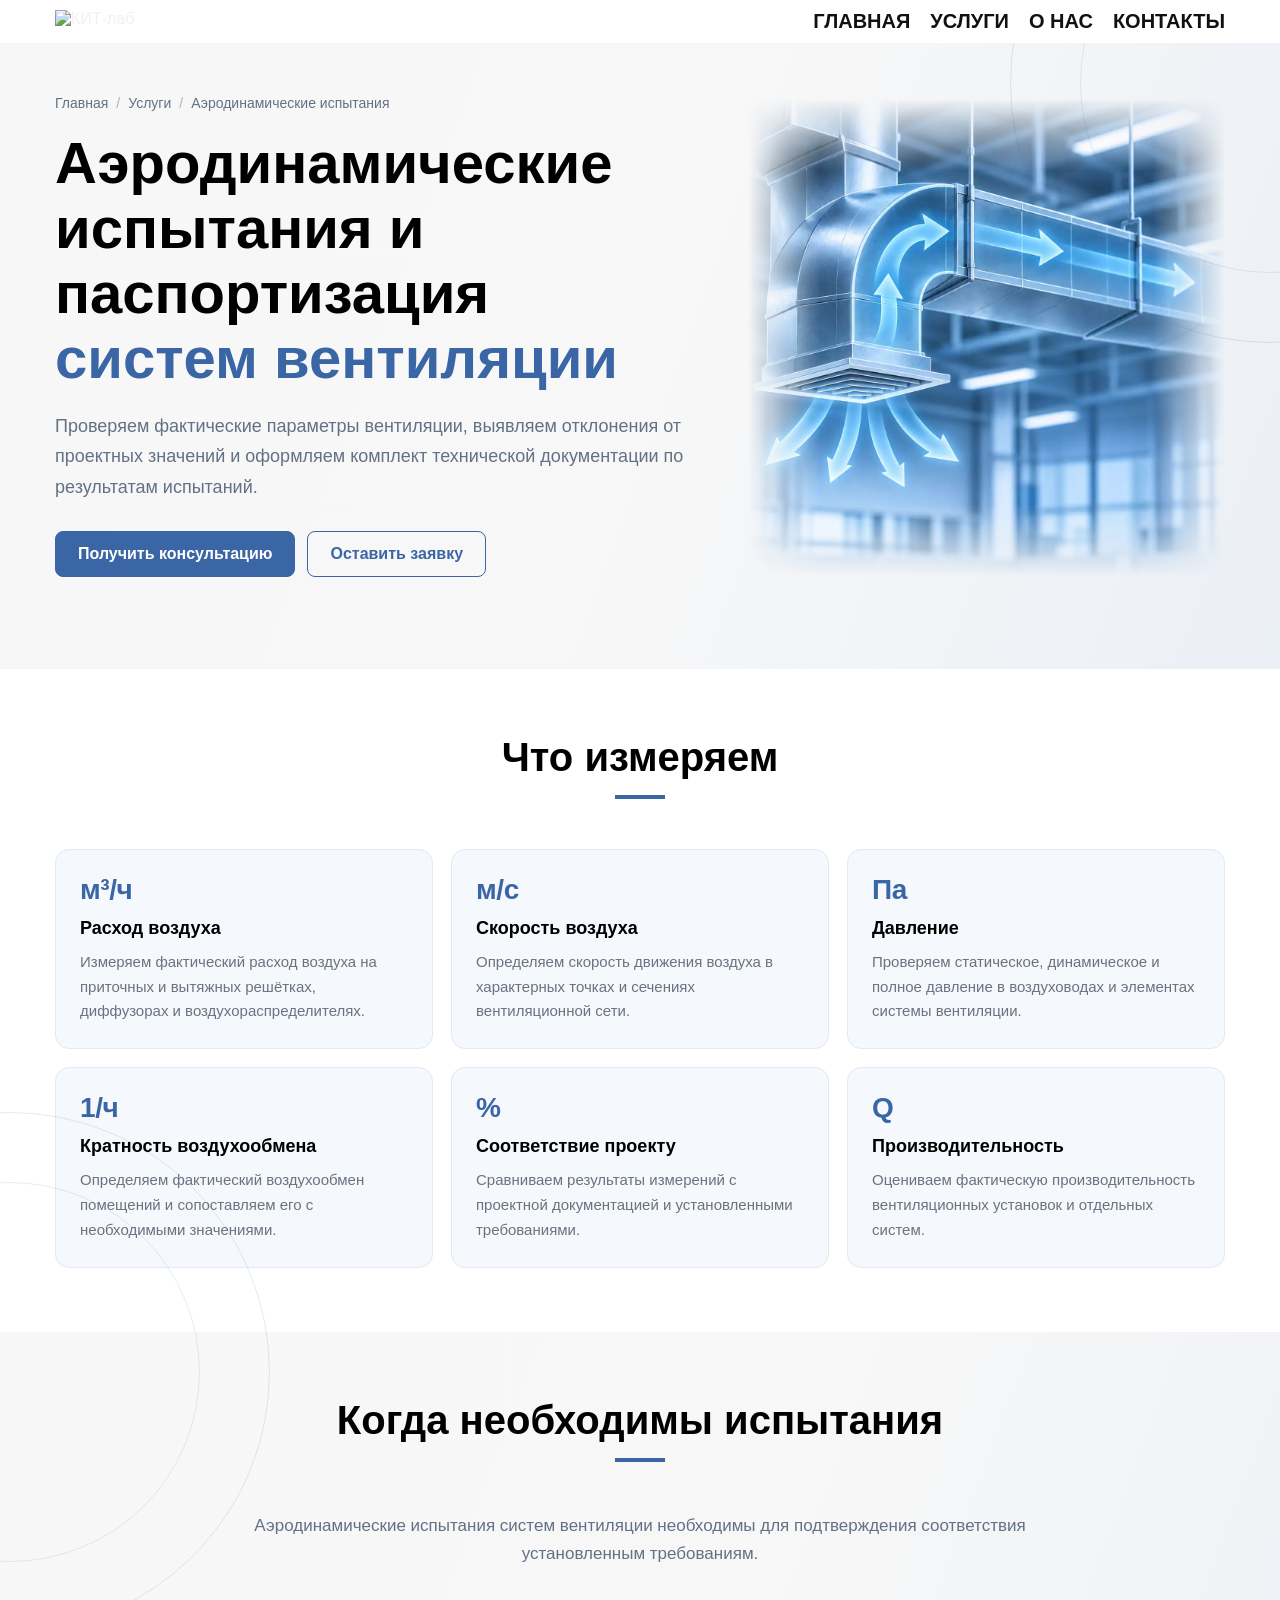
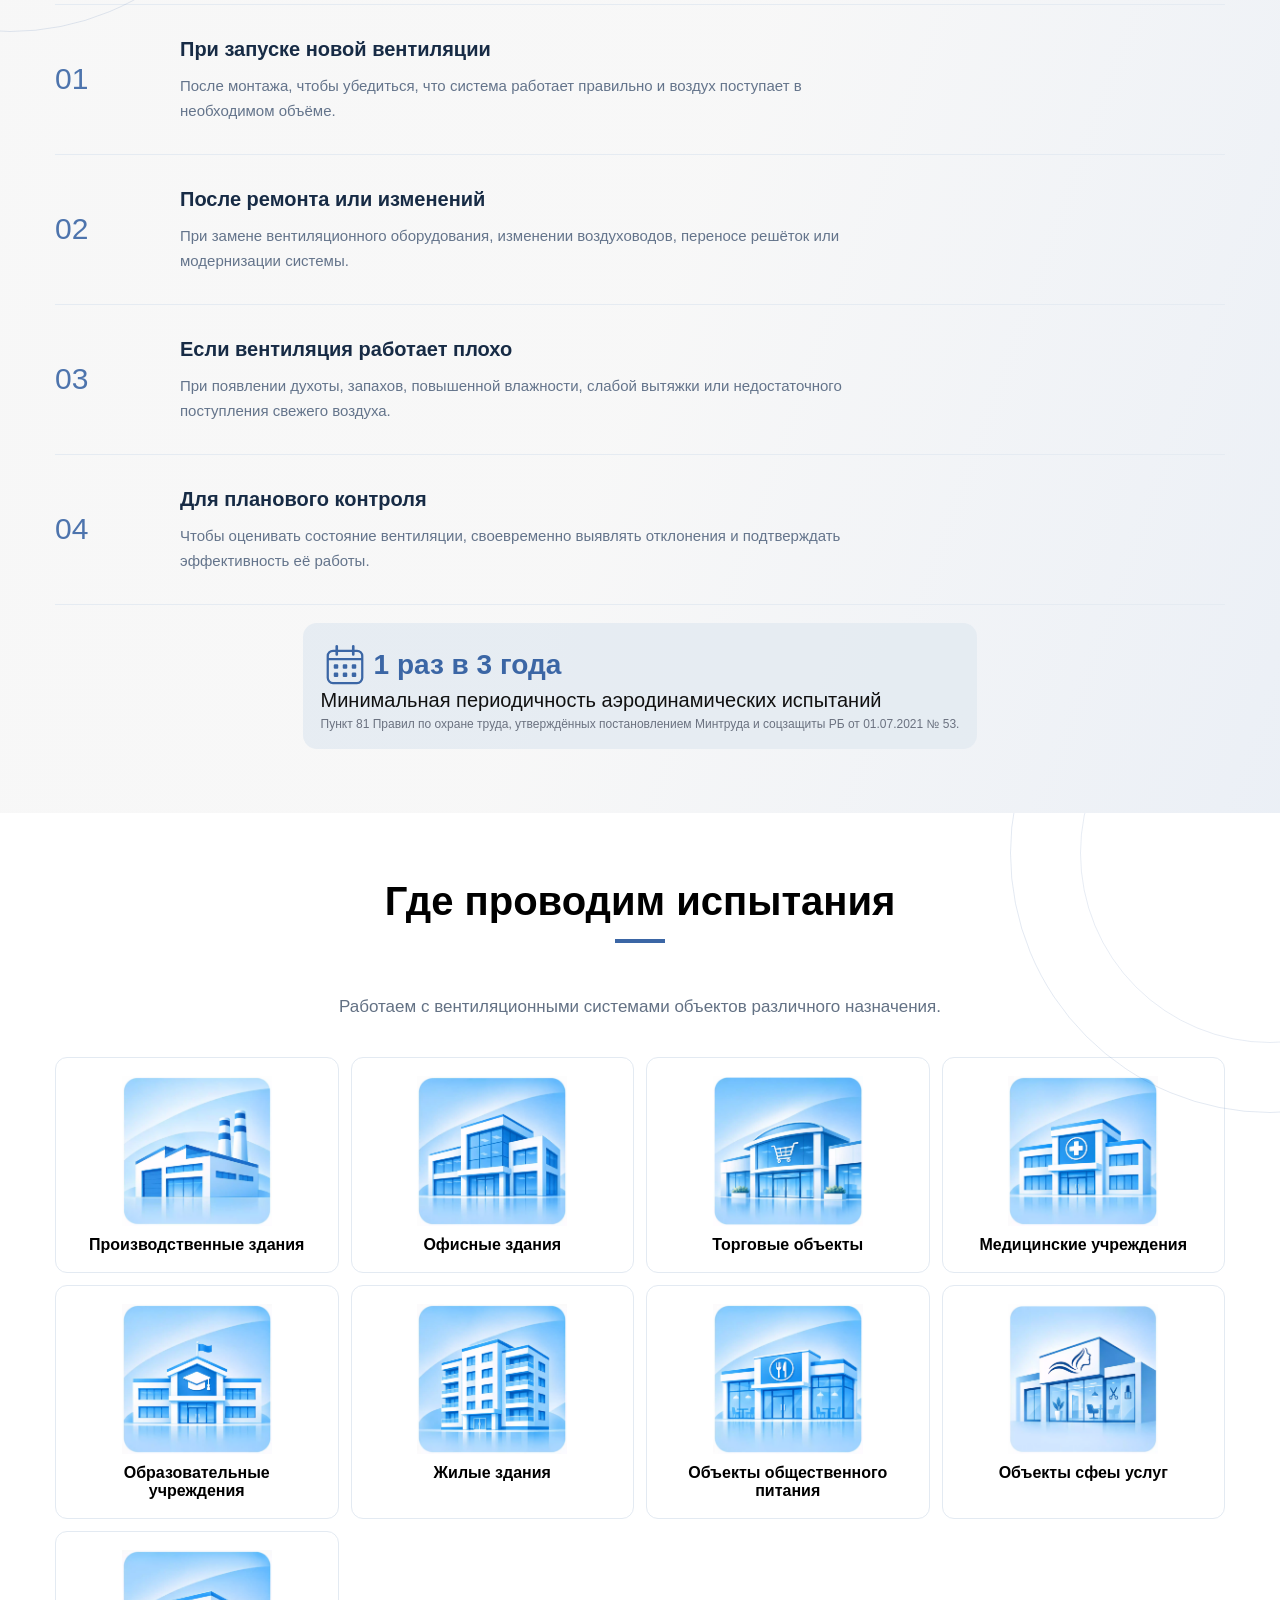
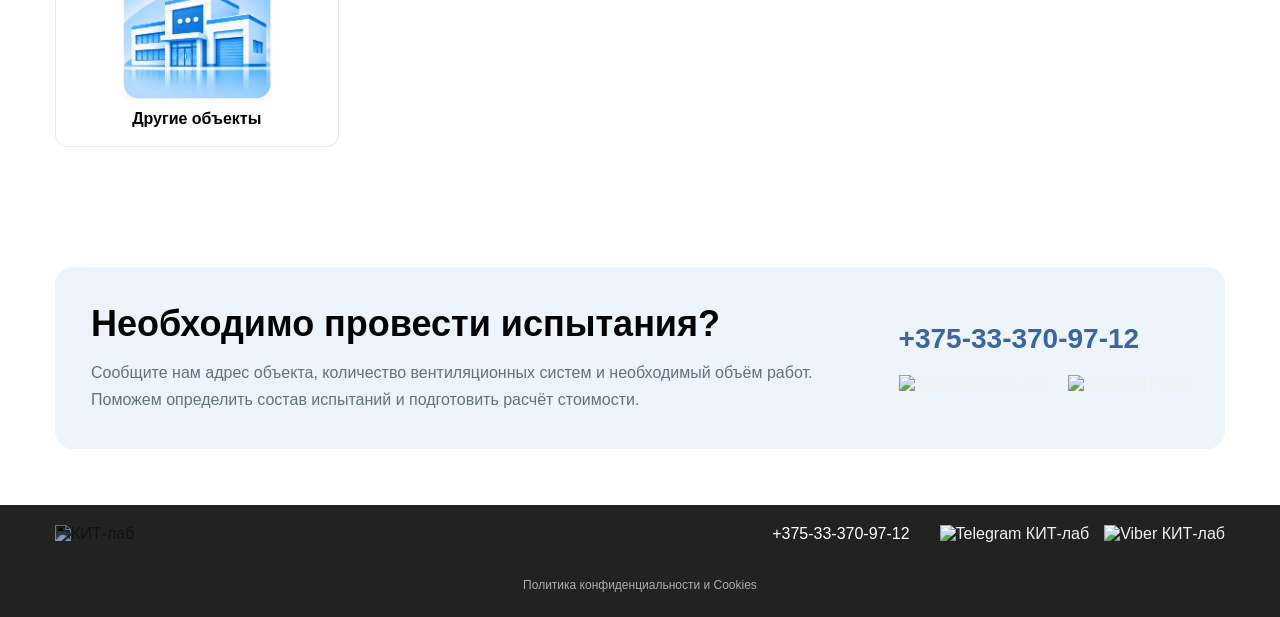
==== commit 3558c6ff: "complete1" ====
--- a/aerodinam.html
+++ b/aerodinam.html
@@ -8,12 +8,23 @@
 	<title>Аэродинамические испытания систем вентиляции | КИТ-лаб</title>
 
 	<meta name="description"
-		content="Аэродинамические испытания систем вентиляции в Могилёве и по Беларуси. Измерение расхода и скорости воздуха, давления, кратности воздухообмена, проверка производительности вентиляционных установок. Протоколы испытаний и паспорта систем вентиляции.">
+		content="Аэродинамические испытания вентиляции по ГОСТ 12.3.018-79: расход и скорость воздуха, давление, кратность воздухообмена. Паспорт и протокол. РБ.">
+	<meta name="keywords"
+		content="испытания вентиляции, паспортизация вентиляции, герметичность воздуховодов, СТБ 2522, санитарно-гигиенический контроль, измерение микроклимата, шум на рабочих местах, квалификация оборудования GMP, аттестация рабочих мест, Могилёв, Беларусь">
+	<meta property="og:type" content="website">
+	<meta property="og:title" content="КИТ-лаб — аккредитованная испытательная лаборатория">
+	<meta property="og:description" content="Испытания вентиляции, воздуховодов и дымовых труб, измерение физических факторов на рабочих местах. Беларусь.">
+	<meta property="og:image" content="https://kitlab.by/img/preview.jpg">
+	<meta property="og:image:width" content="1200">
+	<meta property="og:image:height" content="630">
+	<meta property="og:url" content="https://kitlab.by">
 
 	<link rel="icon" href="/favicon.ico" sizes="any">
+	<link rel="apple-touch-icon" href="/apple-touch-icon.png">
+	<link rel="icon" href="https://kitlab.by/favicon.ico" type="image/x-icon">
 	<link rel="icon" type="image/svg+xml" href="/favicon.svg">
 
-	<link rel="canonical" href="https://kit-lab.by/aerodinamicheskie_ispytaniya.html">
+	<link rel="canonical" href="https://kitlab.by/aerodinam.html">
 
 	<link rel="preconnect" href="https://fonts.googleapis.com">
 	<link rel="preconnect" href="https://fonts.gstatic.com" crossorigin>
@@ -32,7 +43,7 @@
 			"@type": "Organization",
 			"name": "КИТ-лаб"
 		},
-		"url": "https://kit-lab.by/aerodinamicheskie_ispytaniya.html",
+		"url": "https://kitlab.by/aerodinam.html",
 		"description": "Аэродинамические испытания приточных и вытяжных систем вентиляции и кондиционирования, измерение параметров воздушного потока, сравнение с проектными значениями, оформление протоколов испытаний и паспортов систем вентиляции."
 	}
 	</script>
@@ -101,7 +112,7 @@
 							<p class="service-description">
 								Проверяем фактические параметры вентиляции, выявляем
 								отклонения от проектных значений и оформляем комплект
-								исполнительной документации по результатам испытаний.
+								технической документации по результатам испытаний.
 							</p>
 
 							<div class="service-actions">
@@ -117,7 +128,7 @@
 
 
 						<div class="service-visual">
-							<img src="./img/servises/aerodinam.png" alt="">
+							<img src="./img/servises/aerodinam.webp" alt="">
 
 						</div>
 
@@ -136,150 +147,91 @@
 						<h2 class="section-title">
 							Что измеряем
 						</h2>
-<span class="line"></span>
-						<!-- <p class="section-description">
-							Получаем фактические параметры работы вентиляционной системы
-							и сравниваем их с проектными значениями.
-						</p> -->
+						<span class="line"></span>
+
 
 					</div>
 					<div class="service-grid">
 
 						<div class="service-card">
-
-							<!-- <div class="service-card-icon">01</div> -->
-
 							<div class="service-card-value">м³/ч</div>
-
 							<h3 class="service-card-title">
 								Расход воздуха
 							</h3>
-
 							<p class="service-card-text">
 								Измеряем фактический расход воздуха на приточных
 								и вытяжных решётках, диффузорах и воздухораспределителях.
 							</p>
-
-						</div>
-
-
+						</div>
 						<div class="service-card">
-
-							<!-- <div class="service-card-icon">02</div> -->
-
 							<div class="service-card-value">м/с</div>
-
 							<h3 class="service-card-title">
 								Скорость воздуха
 							</h3>
-
 							<p class="service-card-text">
 								Определяем скорость движения воздуха в характерных
 								точках и сечениях вентиляционной сети.
 							</p>
-
-						</div>
-
-
+						</div>
 						<div class="service-card">
-
-							<!-- <div class="service-card-icon">03</div> -->
-
 							<div class="service-card-value">Па</div>
-
 							<h3 class="service-card-title">
 								Давление
 							</h3>
-
 							<p class="service-card-text">
 								Проверяем статическое, динамическое и полное давление
-								в воздуховодах и элементах системы.
-							</p>
-
-						</div>
-
-
+								в воздуховодах и элементах системы вентиляции.
+							</p>
+						</div>
 						<div class="service-card">
-							<!-- 
-							<div class="service-card-icon">04</div> -->
-
 							<div class="service-card-value">1/ч</div>
-
 							<h3 class="service-card-title">
 								Кратность воздухообмена
 							</h3>
-
 							<p class="service-card-text">
 								Определяем фактический воздухообмен помещений
 								и сопоставляем его с необходимыми значениями.
 							</p>
-
-						</div>
-
-
+						</div>
 						<div class="service-card">
-
-							<!-- <div class="service-card-icon">05</div> -->
-
 							<div class="service-card-value">%</div>
-
 							<h3 class="service-card-title">
 								Соответствие проекту
 							</h3>
-
 							<p class="service-card-text">
 								Сравниваем результаты измерений с проектной
 								документацией и установленными требованиями.
 							</p>
-
-						</div>
-
-
+						</div>
 						<div class="service-card">
-							<!-- 
-							<div class="service-card-icon">06</div> -->
-
 							<div class="service-card-value">Q</div>
-
 							<h3 class="service-card-title">
 								Производительность
 							</h3>
-
 							<p class="service-card-text">
 								Оцениваем фактическую производительность
 								вентиляционных установок и отдельных систем.
 							</p>
-
-						</div>
-
-					</div>
-
-				</div>
-
+						</div>
+					</div>
+				</div>
 			</section>
 
 			<section class="service-section section-when">
-
 				<div class="container">
-
 					<div class="section-header">
-
 						<h2 class="section-title">
 							Когда необходимы испытания
 						</h2>
-<span class="line"></span>
+						<span class="line"></span>
 						<p class="section-description">
 							Аэродинамические испытания систем вентиляции необходимы для подтверждения соответствия
 							установленным требованиям.
 						</p>
-
 					</div>
 
 					<div class="service-flex">
-
-
 						<div class="vent-when-list">
-
 							<div class="vent-when-item">
 								<div class="vent-when-number">
 									<span class="vent-number">01</span>
@@ -302,7 +254,7 @@
 								<div class="vent-when-content">
 									<h3>После ремонта или изменений</h3>
 									<p>
-										При замене оборудования, изменении воздуховодов,
+										При замене вентиляционного оборудования, изменении воздуховодов,
 										переносе решёток или модернизации системы.
 									</p>
 								</div>
@@ -369,145 +321,145 @@
 
 				</div>
 
-	</section>
-
-	<section class="service-section service-where">
-
-		<div class="container">
-
-			<div class="section-header">
-
-				<h2 class="section-title">
-					Где проводим испытания
-				</h2>
-<span class="line"></span>
-				<p class="section-description">
-					Работаем с вентиляционными системами объектов
-					различного назначения.
-				</p>
-
-			</div>
-
-
-			<div class="objects-grid">
-
-				<div class="object-card">
-					<img class="object-card-img" src="./img/servises/industrial.png"
-						alt="производственные и промышленные здания">
-					<h3>
-						Производственные здания
-					</h3>
-				</div>
-
-				<div class="object-card">
-					<img class="object-card-img" src="./img/servises/office.png" alt="Офисные здания">
-					<h3>
-						Офисные здания
-					</h3>
-				</div>
-
-				<div class="object-card">
-					<img class="object-card-img" src="./img/servises/store.png" alt="Торговые объекты">
-					<h3>
-						Торговые объекты
-					</h3>
-				</div>
-
-				<div class="object-card">
-					<img class="object-card-img" src="./img/servises/medic.png" alt="Медицинские учреждения">
-					<h3>
-						Медицинские учреждения
-					</h3>
-				</div>
-
-				<div class="object-card">
-					<img class="object-card-img" src="./img/servises/aducation.png" alt="Образовательные учреждения">
-					<h3>
-						Образовательные учреждения
-					</h3>
-				</div>
-
-				<div class="object-card">
-					<img class="object-card-img" src="./img/servises/home.png" alt="Жилые здания">
-					<h3>
-						Жилые здания
-					</h3>
-				</div>
-
-				<div class="object-card">
-					<img class="object-card-img" src="./img/servises/food.png" alt="Объекты общественного питания">
-					<h3>
-						Объекты общественного питания
-					</h3>
-				</div>
-
-				<div class="object-card">
-					<img class="object-card-img" src="./img/servises/beauty.png"
-						alt="производственные и промышленные здания">
-					<h3>
-						Объекты сфеы услуг
-					</h3>
-				</div>
-
-				<div class="object-card">
-					<img class="object-card-img" src="./img/servises/other.png" alt="other">
-					<h3>
-						Другие объекты
-					</h3>
-				</div>
-
-			</div>
-
-		</div>
-
-	</section>
-
-	<section class="service-cta" id="contact">
-
-		<div class="container">
-
-			<div class="service-cta-wrapper">
-
-				<div class="service-cta-content">
-
-					<h2 class="service-cta-title">
-						Необходимо провести испытания?
-					</h2>
-					<p class="service-cta-text">
-						Сообщите нам адрес объекта, количество вентиляционных
-						систем и необходимый объём работ. Поможем определить
-						состав испытаний и подготовить расчёт стоимости.
-					</p>
-
-				</div>
-				<div class="service-cta-contact">
-					<a href="tel:+375333709712" class="service-cta-phone">
-						+375-33-370-97-12
-					</a>
-					<div class="service-sotial">
-
-						<a href="https://t.me/KIT_lab" target="_blank" rel="noopener noreferrer">
-
-							<img class="sotial-img" src="./img/icons/telegramm.svg" alt="Telegram КИТ-лаб">
-
-						</a>
-
-						<a href="viber://chat?number=+375445695688" target="_blank">
-
-							<img class="sotial-img" src="./img/icons/viber.svg" alt="Viber КИТ-лаб">
-
-						</a>
-
-					</div>
-				</div>
-
-			</div>
-
-		</div>
-
-	</section>
-
-	</main>
+			</section>
+
+			<section class="service-section service-where">
+
+				<div class="container">
+
+					<div class="section-header">
+
+						<h2 class="section-title">
+							Где проводим испытания
+						</h2>
+						<span class="line"></span>
+						<p class="section-description">
+							Работаем с вентиляционными системами объектов
+							различного назначения.
+						</p>
+
+					</div>
+
+
+					<div class="objects-grid">
+
+						<div class="object-card">
+							<img class="object-card-img" src="./img/servises/industrial.webp"
+								alt="производственные и промышленные здания">
+							<h3>
+								Производственные здания
+							</h3>
+						</div>
+
+						<div class="object-card">
+							<img class="object-card-img" src="./img/servises/office.webp" alt="Офисные здания">
+							<h3>
+								Офисные здания
+							</h3>
+						</div>
+
+						<div class="object-card">
+							<img class="object-card-img" src="./img/servises/store.webp" alt="Торговые объекты">
+							<h3>
+								Торговые объекты
+							</h3>
+						</div>
+
+						<div class="object-card">
+							<img class="object-card-img" src="./img/servises/medic.webp" alt="Медицинские учреждения">
+							<h3>
+								Медицинские учреждения
+							</h3>
+						</div>
+
+						<div class="object-card">
+							<img class="object-card-img" src="./img/servises/aducation.webp" alt="Образовательные учреждения">
+							<h3>
+								Образовательные учреждения
+							</h3>
+						</div>
+
+						<div class="object-card">
+							<img class="object-card-img" src="./img/servises/home.webp" alt="Жилые здания">
+							<h3>
+								Жилые здания
+							</h3>
+						</div>
+
+						<div class="object-card">
+							<img class="object-card-img" src="./img/servises/food.webp" alt="Объекты общественного питания">
+							<h3>
+								Объекты общественного питания
+							</h3>
+						</div>
+
+						<div class="object-card">
+							<img class="object-card-img" src="./img/servises/beauty.webp"
+								alt="производственные и промышленные здания">
+							<h3>
+								Объекты сфеы услуг
+							</h3>
+						</div>
+
+						<div class="object-card">
+							<img class="object-card-img" src="./img/servises/other.webp" alt="other">
+							<h3>
+								Другие объекты
+							</h3>
+						</div>
+
+					</div>
+
+				</div>
+
+			</section>
+
+			<section class="service-cta" id="contact">
+
+				<div class="container">
+
+					<div class="service-cta-wrapper">
+
+						<div class="service-cta-content">
+
+							<h2 class="service-cta-title">
+								Необходимо провести испытания?
+							</h2>
+							<p class="service-cta-text">
+								Сообщите нам адрес объекта, количество вентиляционных
+								систем и необходимый объём работ. Поможем определить
+								состав испытаний и подготовить расчёт стоимости.
+							</p>
+
+						</div>
+						<div class="service-cta-contact">
+							<a href="tel:+375333709712" class="service-cta-phone">
+								+375-33-370-97-12
+							</a>
+							<div class="service-sotial">
+
+								<a href="https://t.me/KIT_lab" target="_blank" rel="noopener noreferrer">
+
+									<img class="sotial-img" src="./img/icons/telegramm.svg" alt="Telegram КИТ-лаб">
+
+								</a>
+
+								<a href="viber://chat?number=+375445695688" target="_blank">
+
+									<img class="sotial-img" src="./img/icons/viber.svg" alt="Viber КИТ-лаб">
+
+								</a>
+
+							</div>
+						</div>
+
+					</div>
+
+				</div>
+
+			</section>
+
+		</main>
 
 	</div>
 
@@ -525,8 +477,6 @@
 					</a>
 
 				</div>
-
-
 				<div class="footer-contact">
 
 					<a class="footer-tel" href="tel:+375333709712">
--- a/css/style.css
+++ b/css/style.css
@@ -183,7 +183,7 @@
 .hero-button:hover {
 	scale: 0.95;
 }
-.btn_color {
+.btn-color {
 	background-color: var(--primary-color);
 	color: #ffffff;
 }
@@ -449,7 +449,7 @@
 
 .card::before {
 	content: "";
-	background-image: url(../img/icons/whale1.png);
+	background-image: url(../img/icons/whale1.webp);
 	width: 60px;
 	height: 60px;
 	background-repeat: no-repeat;
@@ -741,11 +741,12 @@
 	margin-left: 4px;
 }
 .article .article-img--wide {
-	max-width: 100%;
+	max-width: 700px;
 	object-fit: cover;
 	width: 100%;
 	max-height: 420px;
 	margin-bottom: 20px;
+	align-self: center;
 }
 .article__title {
 	line-height: 1.25;
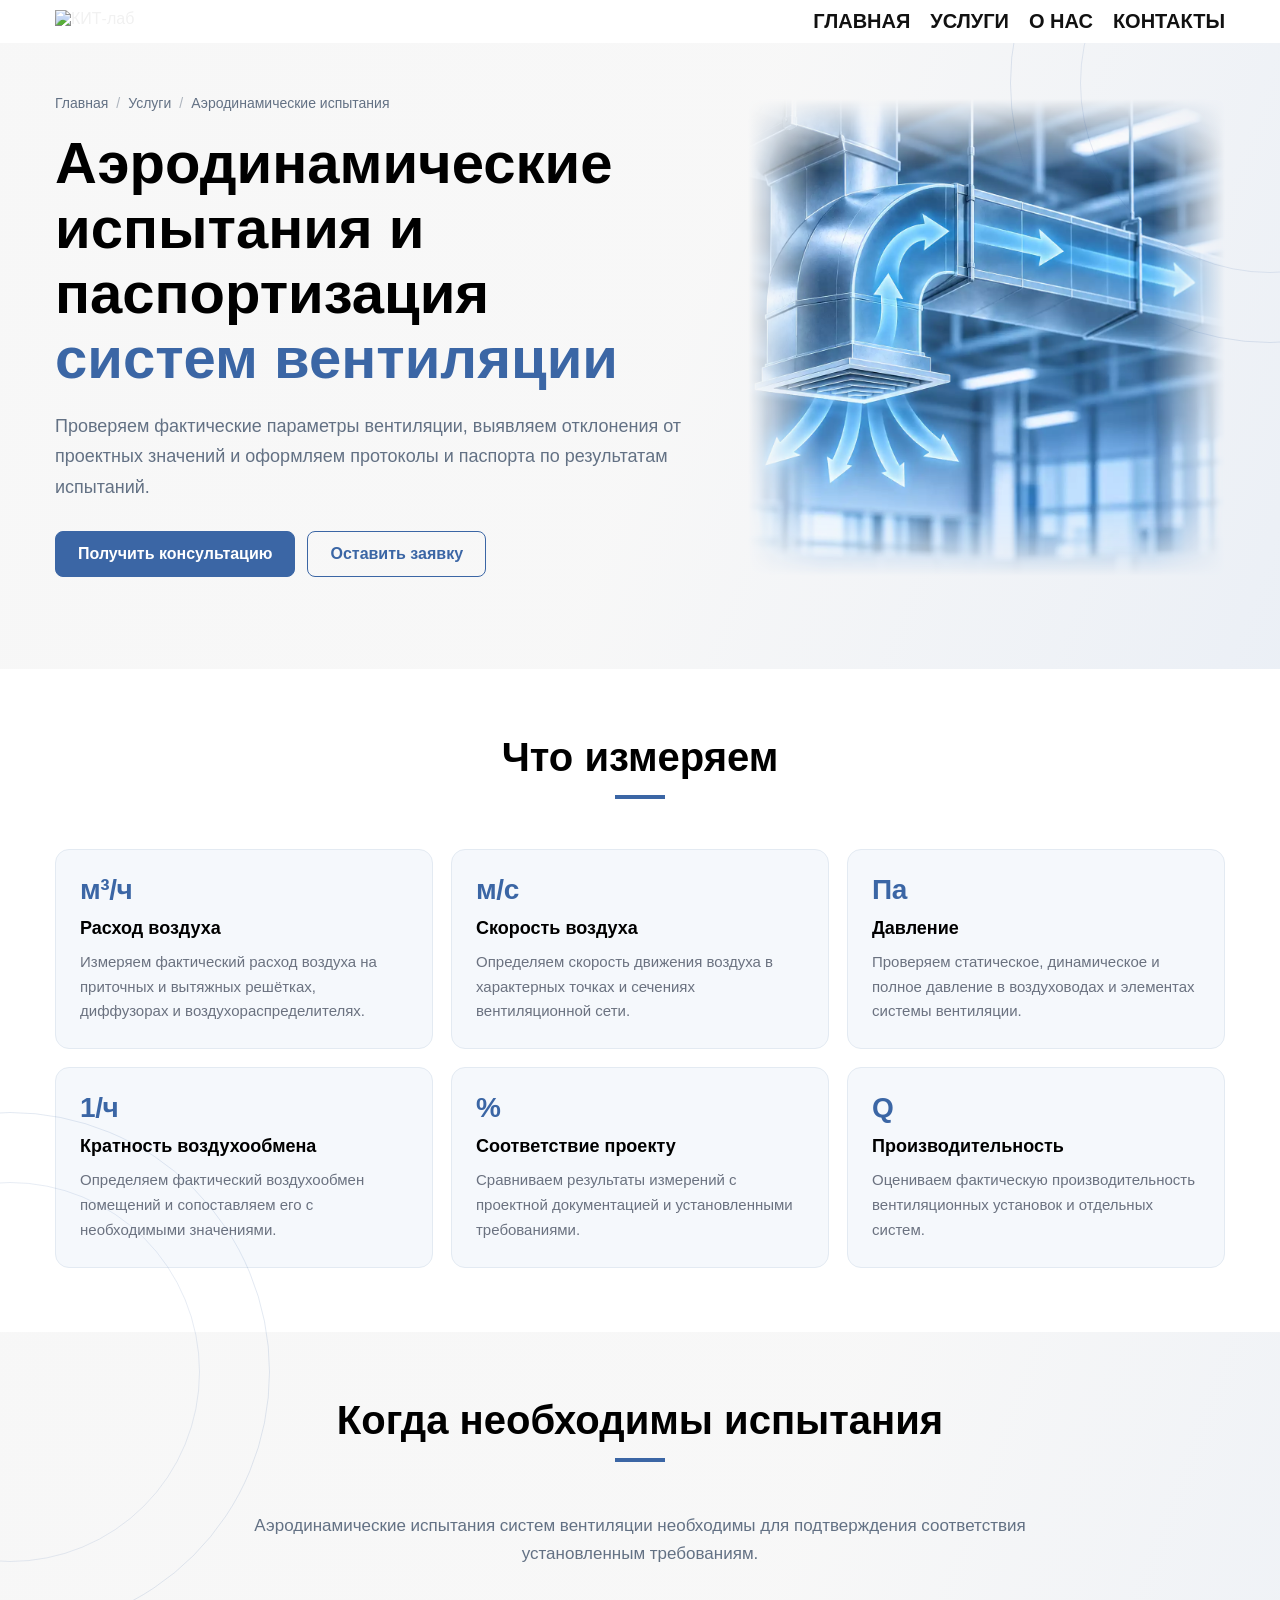
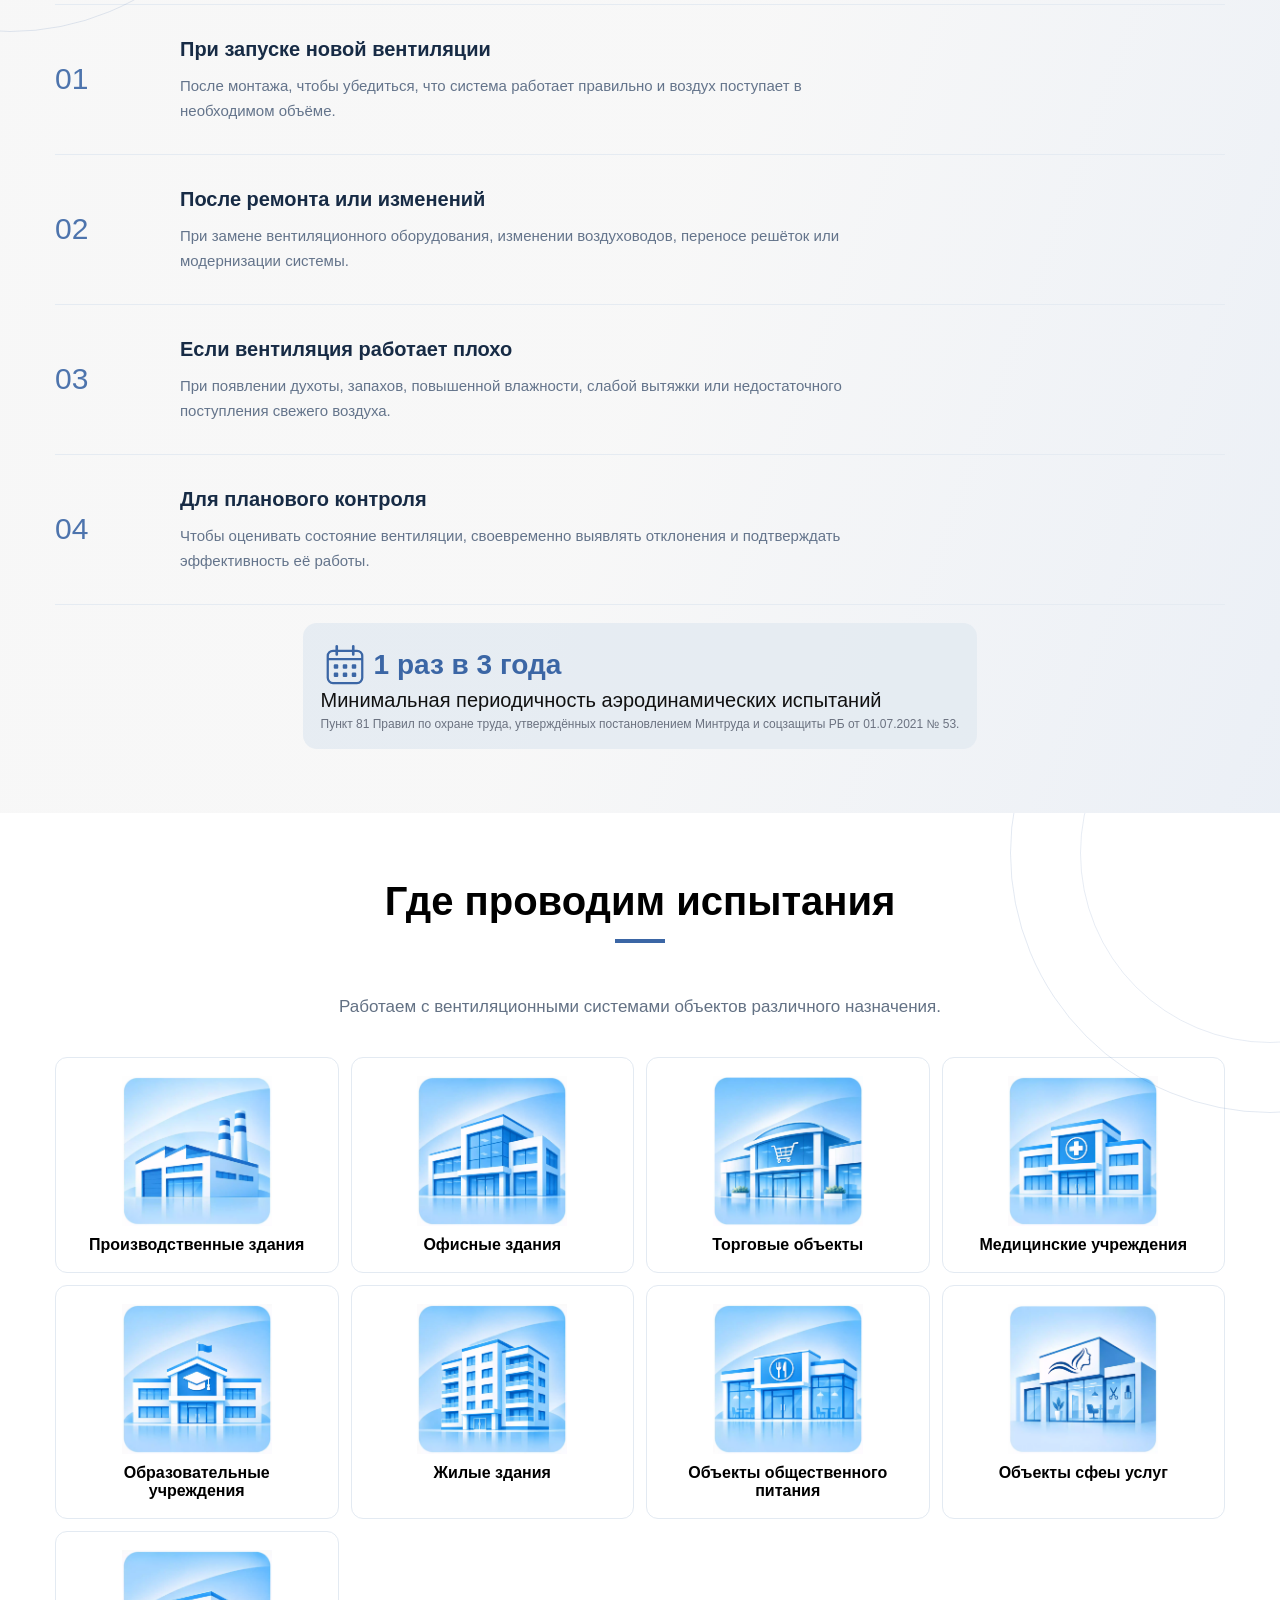
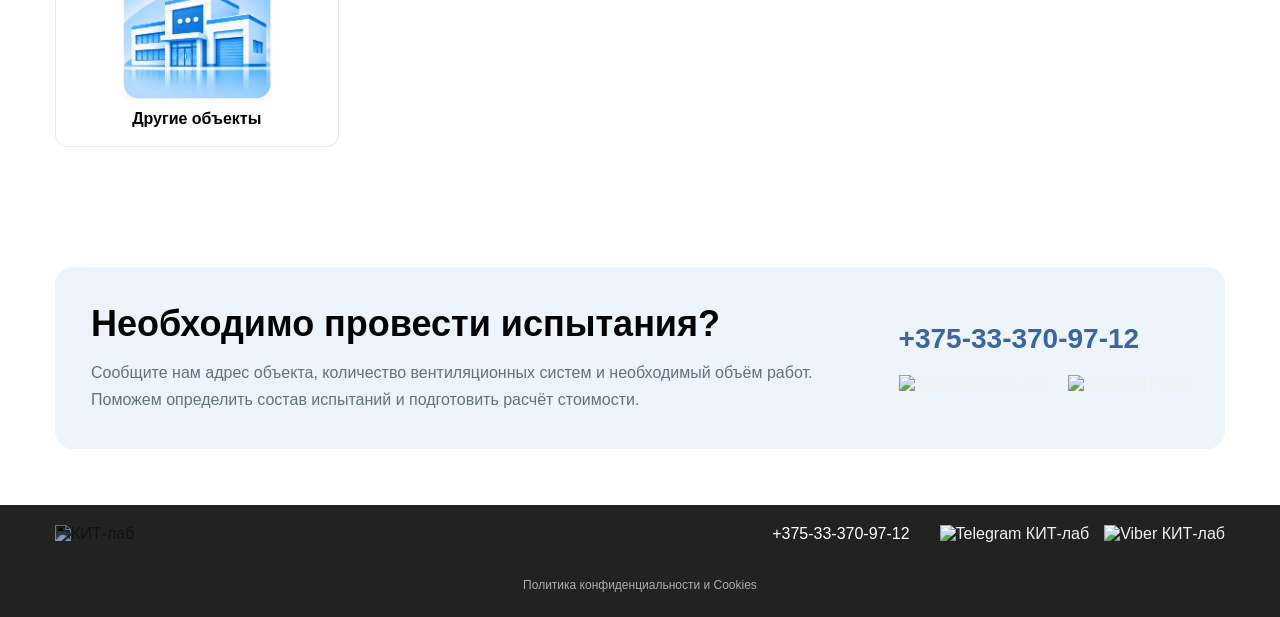
==== commit 39d999bf: "relize" ====
--- a/aerodinam.html
+++ b/aerodinam.html
@@ -7,17 +7,23 @@
 
 	<title>Аэродинамические испытания систем вентиляции | КИТ-лаб</title>
 
+	<meta name="author" content="ООО КИТ-лаб">
+	<meta name="robots" content="index, follow, max-image-preview:large">
+	<meta name="theme-color" content="#3b66a5">
+	<meta property="og:locale" content="ru_BY">
+	<meta property="og:site_name" content="КИТ-лаб">
 	<meta name="description"
 		content="Аэродинамические испытания вентиляции по ГОСТ 12.3.018-79: расход и скорость воздуха, давление, кратность воздухообмена. Паспорт и протокол. РБ.">
-	<meta name="keywords"
-		content="испытания вентиляции, паспортизация вентиляции, герметичность воздуховодов, СТБ 2522, санитарно-гигиенический контроль, измерение микроклимата, шум на рабочих местах, квалификация оборудования GMP, аттестация рабочих мест, Могилёв, Беларусь">
 	<meta property="og:type" content="website">
 	<meta property="og:title" content="КИТ-лаб — аккредитованная испытательная лаборатория">
-	<meta property="og:description" content="Испытания вентиляции, воздуховодов и дымовых труб, измерение физических факторов на рабочих местах. Беларусь.">
+	<meta property="og:description"
+		content="Испытания вентиляции, воздуховодов и дымовых труб, измерение физических факторов на рабочих местах. Беларусь.">
 	<meta property="og:image" content="https://kitlab.by/img/preview.jpg">
 	<meta property="og:image:width" content="1200">
 	<meta property="og:image:height" content="630">
 	<meta property="og:url" content="https://kitlab.by">
+	<meta name="description"
+		content="Аэродинамические испытания систем вентиляции в Беларуси: измерение расхода и скорости воздуха, давления и кратности воздухообмена. Оформление протоколов и паспортов.">
 
 	<link rel="icon" href="/favicon.ico" sizes="any">
 	<link rel="apple-touch-icon" href="/apple-touch-icon.png">
@@ -35,18 +41,106 @@
 	<link rel="stylesheet" href="./css/services.css">
 
 	<script type="application/ld+json">
-	{
-		"@context": "https://schema.org",
-		"@type": "Service",
-		"serviceType": "Аэродинамические испытания систем вентиляции",
-		"provider": {
-			"@type": "Organization",
-			"name": "КИТ-лаб"
-		},
-		"url": "https://kitlab.by/aerodinam.html",
-		"description": "Аэродинамические испытания приточных и вытяжных систем вентиляции и кондиционирования, измерение параметров воздушного потока, сравнение с проектными значениями, оформление протоколов испытаний и паспортов систем вентиляции."
-	}
-	</script>
+{
+  "@context": "https://schema.org",
+  "@graph": [
+    {
+      "@type": "Organization",
+      "@id": "https://kitlab.by/#organization",
+      "name": "ООО «КИТ-лаб»",
+      "alternateName": "КИТ-лаб",
+      "url": "https://kitlab.by/",
+      "email": "kitlab.by@gmail.com",
+      "telephone": [
+        "+375333709712",
+        "+375445695688"
+      ],
+      "address": {
+        "@type": "PostalAddress",
+        "streetAddress": "ул. Первомайская,99, офис 3",
+        "addressLocality": "Могилёв",
+        "postalCode": "212001",
+        "addressCountry": "BY"
+      },
+      "areaServed": {
+        "@type": "Country",
+        "name": "Беларусь"
+      },
+      "contactPoint": {
+        "@type": "ContactPoint",
+        "telephone": "+375333709712",
+        "contactType": "customer service",
+        "availableLanguage": [
+          "Russian"
+        ]
+      }
+    },
+    {
+      "@type": "WebSite",
+      "@id": "https://kitlab.by/#website",
+      "url": "https://kitlab.by/",
+      "name": "КИТ-лаб",
+      "publisher": {
+        "@id": "https://kitlab.by/#organization"
+      },
+      "inLanguage": "ru-BY"
+    },
+    {
+      "@type": "WebPage",
+      "@id": "https://kitlab.by/aerodinam.html#webpage",
+      "url": "https://kitlab.by/aerodinam.html",
+      "name": "Аэродинамические испытания вентиляции",
+      "description": "Аэродинамические испытания систем вентиляции в Беларуси: измерение расхода и скорости воздуха, давления и кратности воздухообмена. Оформление протоколов и паспортов.",
+      "isPartOf": {
+        "@id": "https://kitlab.by/#website"
+      },
+      "about": {
+        "@id": "https://kitlab.by/#organization"
+      },
+      "inLanguage": "ru-BY"
+    },
+    {
+      "@type": "Service",
+      "@id": "https://kitlab.by/aerodinam.html#service",
+      "name": "Аэродинамические испытания и паспортизация систем вентиляции",
+      "serviceType": "Аэродинамические испытания и паспортизация систем вентиляции",
+      "description": "Измерение параметров воздушного потока в системах вентиляции, сопоставление результатов с проектными значениями, оформление протоколов испытаний и паспортов систем вентиляции.",
+      "url": "https://kitlab.by/aerodinam.html",
+      "provider": {
+        "@id": "https://kitlab.by/#organization"
+      },
+      "areaServed": {
+        "@type": "Country",
+        "name": "Беларусь"
+      },
+      "image": "https://kitlab.by/img/servises/aerodinam.webp"
+    },
+    {
+      "@type": "BreadcrumbList",
+      "itemListElement": [
+        {
+          "@type": "ListItem",
+          "position": 1,
+          "name": "Главная",
+          "item": "https://kitlab.by/"
+        },
+        {
+          "@type": "ListItem",
+          "position": 2,
+          "name": "Услуги",
+          "item": "https://kitlab.by/#area"
+        },
+        {
+          "@type": "ListItem",
+          "position": 3,
+          "name": "Аэродинамические испытания вентиляции",
+          "item": "https://kitlab.by/aerodinam.html"
+        }
+      ]
+    }
+  ]
+}
+</script>
 
 </head>
 
@@ -111,8 +205,7 @@
 
 							<p class="service-description">
 								Проверяем фактические параметры вентиляции, выявляем
-								отклонения от проектных значений и оформляем комплект
-								технической документации по результатам испытаний.
+								отклонения от проектных значений и оформляем протоколы и паспорта по результатам испытаний.
 							</p>
 
 							<div class="service-actions">
